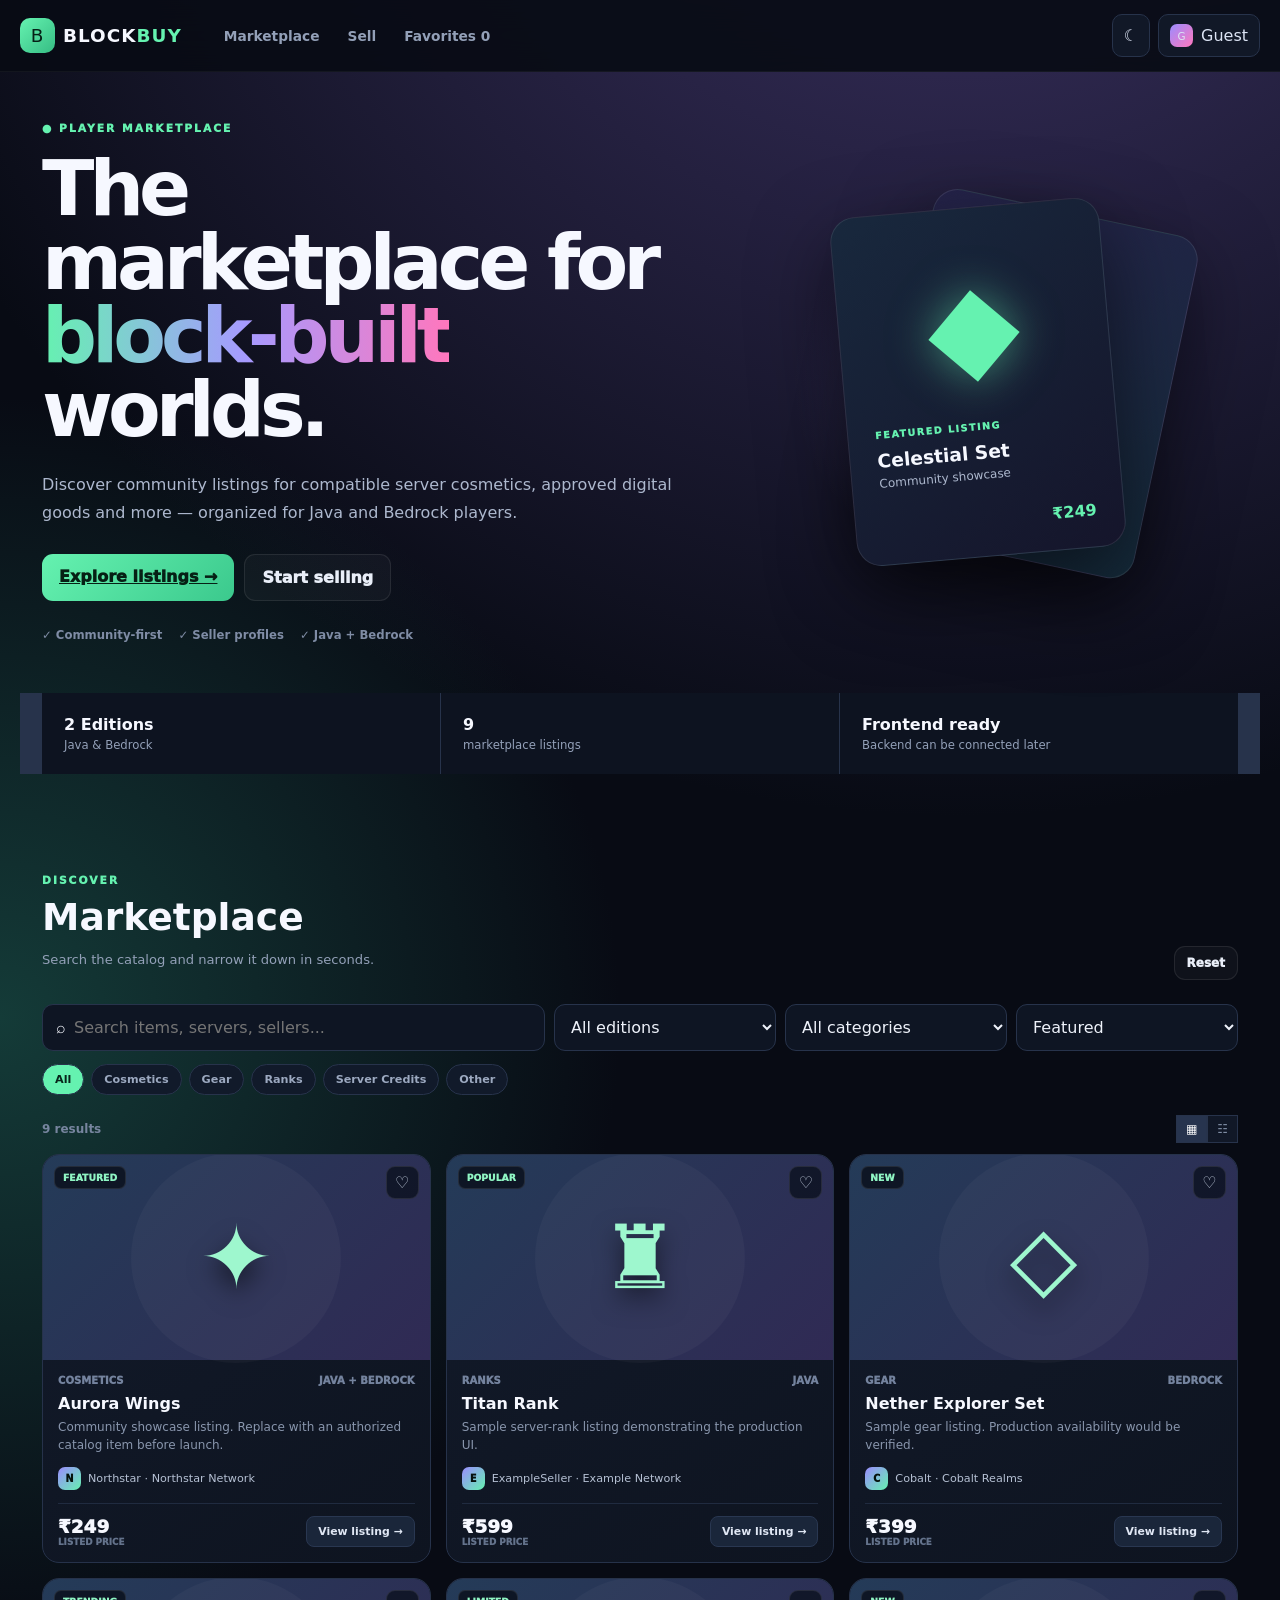
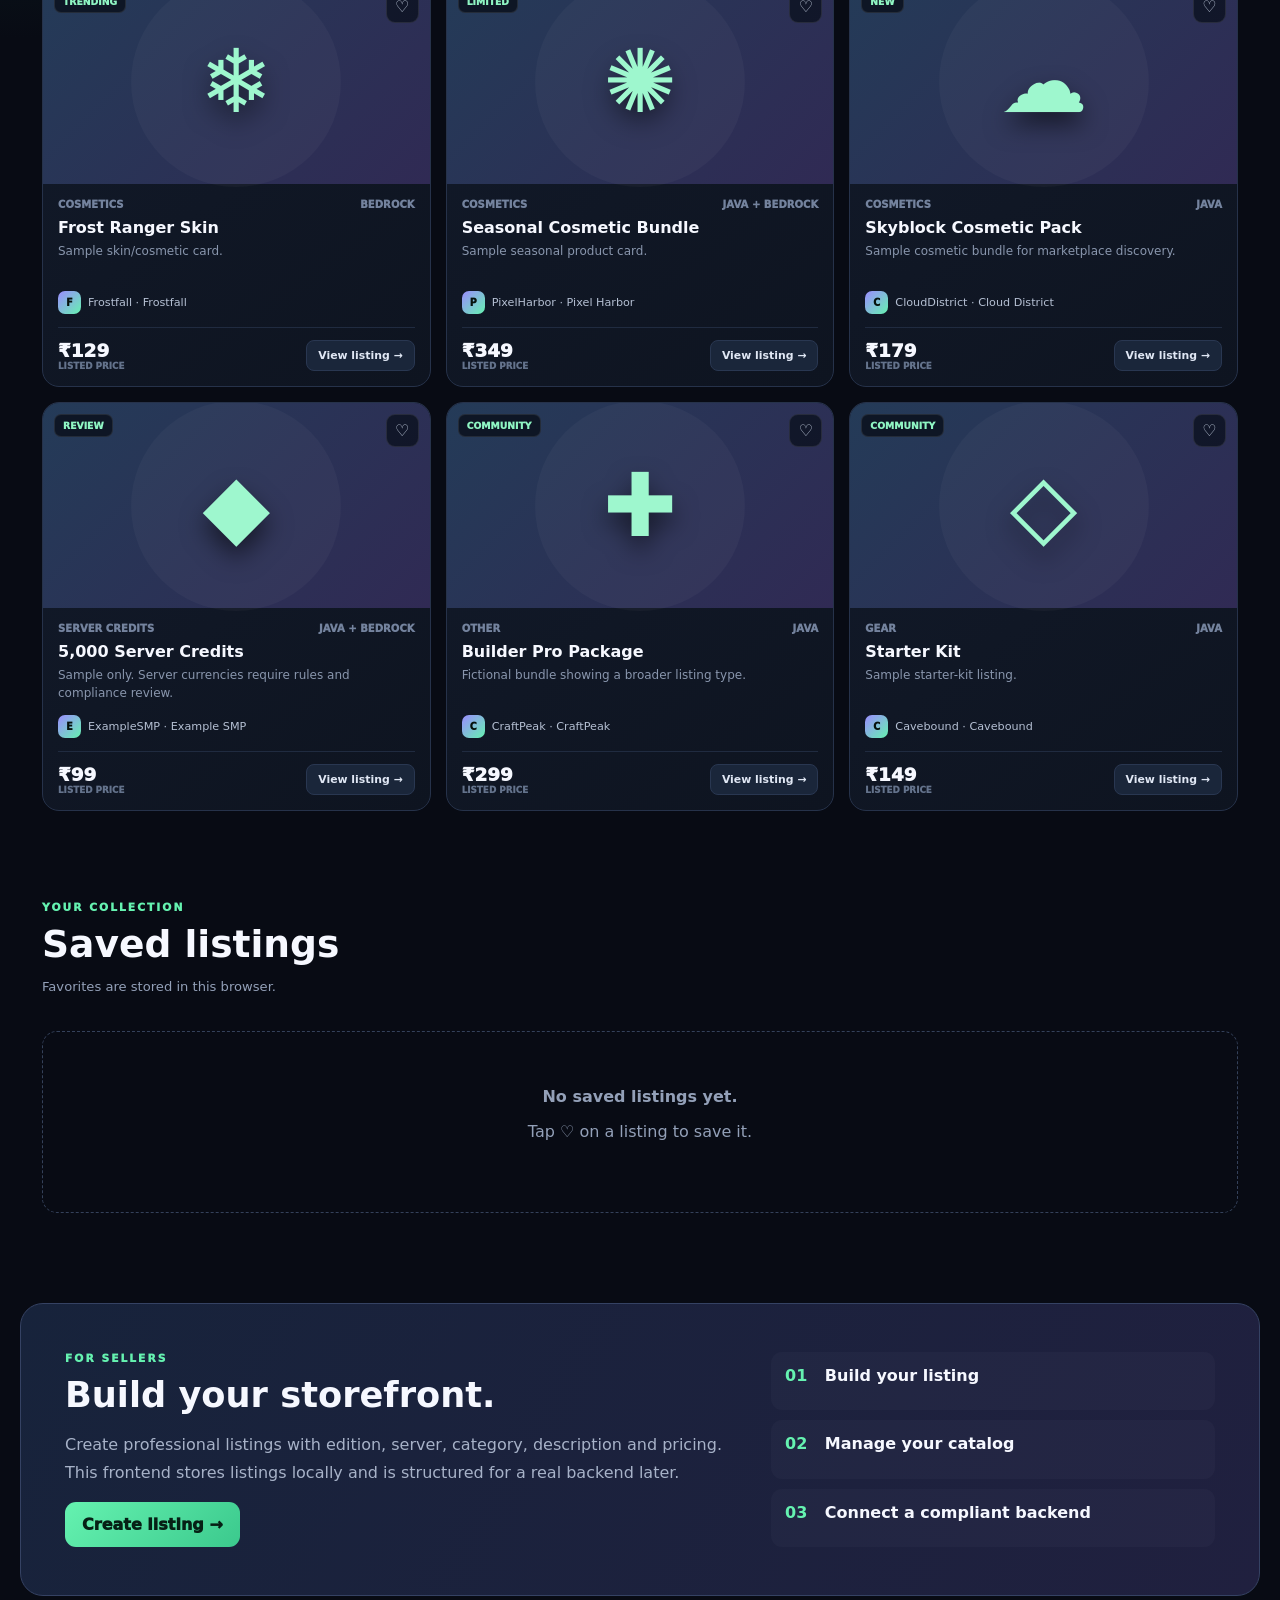
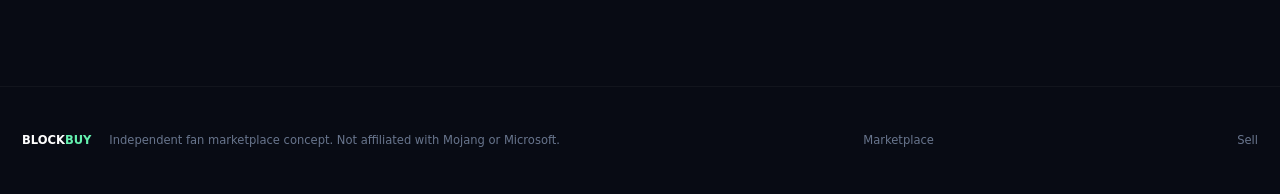
==== index.html @ bd279f95 "Add files via upload" ====
<!doctype html>
<html lang="en"><head><meta charset="utf-8"><meta name="viewport" content="width=device-width,initial-scale=1">
<meta name="description" content="BlockBuy — a polished community marketplace frontend for Minecraft server listings.">
<title>BlockBuy — Marketplace</title><link rel="stylesheet" href="styles.css"></head>
<body>
<div id="toast" class="toast"></div>
<header class="header">
<a class="brand" href="#home"><span class="brand-mark">B</span><b>BLOCK<span>BUY</span></b></a>
<nav><a href="#market">Marketplace</a><a href="#sell">Sell</a><a href="#favorites">Favorites <b id="favCount">0</b></a></nav>
<div class="head-actions"><button class="icon" id="themeBtn">☾</button><button class="profile" id="profileBtn"><i>G</i><span id="profileName">Guest</span></button></div>
</header>
<main>
<section id="home" class="hero"><div>
<div class="eyebrow">● PLAYER MARKETPLACE</div>
<h1>The marketplace for <em>block-built</em> worlds.</h1>
<p>Discover community listings for compatible server cosmetics, approved digital goods and more — organized for Java and Bedrock players.</p>
<div class="actions"><a class="btn primary" href="#market">Explore listings →</a><button class="btn ghost" id="heroSell">Start selling</button></div>
<div class="trust">✓ Community-first　 ✓ Seller profiles　 ✓ Java + Bedrock</div>
</div>
<div class="hero-art"><div class="glow"></div><div class="hero-card back">✦<strong>RARE DROP</strong></div>
<div class="hero-card front"><div class="diamond">◆</div><small>FEATURED LISTING</small><h3>Celestial Set</h3><p>Community showcase</p><b>₹249</b></div></div></section>

<section class="stats"><div><b>2 Editions</b><span>Java & Bedrock</span></div><div><b id="listingStat">0</b><span>marketplace listings</span></div><div><b>Frontend ready</b><span>Backend can be connected later</span></div></section>

<section id="market" class="section"><div class="title"><div><div class="eyebrow">DISCOVER</div><h2>Marketplace</h2><p>Search the catalog and narrow it down in seconds.</p></div><button class="btn small ghost" id="clear">Reset</button></div>
<div class="toolbar"><label class="search">⌕ <input id="search" placeholder="Search items, servers, sellers..."></label>
<select id="edition"><option value="">All editions</option><option>Java</option><option>Bedrock</option><option>Java + Bedrock</option></select>
<select id="type"><option value="">All categories</option><option>Cosmetics</option><option>Gear</option><option>Ranks</option><option>Server Credits</option><option>Other</option></select>
<select id="sort"><option value="featured">Featured</option><option value="low">Price: low → high</option><option value="high">Price: high → low</option><option value="new">Newest</option></select></div>
<div class="chips" id="chips"></div><div class="results"><span id="resultText"></span><span><button id="grid" class="active">▦</button><button id="list">☷</button></span></div>
<div id="catalog" class="catalog"></div></section>

<section id="favorites" class="section"><div class="title"><div><div class="eyebrow">YOUR COLLECTION</div><h2>Saved listings</h2><p>Favorites are stored in this browser.</p></div></div><div id="favoritesGrid" class="catalog"></div></section>

<section id="sell" class="seller-section"><div><div class="eyebrow">FOR SELLERS</div><h2>Build your storefront.</h2><p>Create professional listings with edition, server, category, description and pricing. This frontend stores listings locally and is structured for a real backend later.</p><button class="btn primary" id="openSell">Create listing →</button></div><div class="steps"><div><b>01</b> Build your listing</div><div><b>02</b> Manage your catalog</div><div><b>03</b> Connect a compliant backend</div></div></section>
</main>
<footer><b>BLOCK<span>BUY</span></b><p>Independent fan marketplace concept. Not affiliated with Mojang or Microsoft.</p><a href="#market">Marketplace</a><a href="#sell">Sell</a></footer>

<div class="modal" id="detailModal"><div class="panel"><button class="close" data-close>×</button><div id="detail"></div></div></div>
<div class="modal" id="profileModal"><div class="panel small"><button class="close" data-close>×</button><div class="eyebrow">PROFILE</div><h2>Welcome to BlockBuy</h2><p class="muted">This version stores only a display name locally. No passwords or payment details are collected.</p><input id="name" class="input" maxlength="24" placeholder="Display name"><button class="btn primary full" id="saveName">Save profile</button></div></div>
<div class="modal" id="sellModal"><div class="panel"><button class="close" data-close>×</button><div class="eyebrow">SELLER STUDIO</div><h2>Create a listing</h2><p class="muted">Saved locally for now. Real publishing requires secure backend infrastructure and seller verification.</p>
<form id="sellForm" class="form"><div class="form-grid">
<label>Title<input id="ft" class="input" maxlength="70" required></label><label>Price (₹)<input id="fp" class="input" type="number" min="1" required></label>
<label>Category<select id="fc" class="input"><option>Cosmetics</option><option>Gear</option><option>Ranks</option><option>Server Credits</option><option>Other</option></select></label>
<label>Edition<select id="fe" class="input"><option>Java</option><option>Bedrock</option><option>Java + Bedrock</option></select></label>
<label>Server / network<input id="fs" class="input" maxlength="50" required></label><label>Seller name<input id="fu" class="input" maxlength="30" required></label>
<label class="wide">Description<textarea id="fd" class="input" rows="4" maxlength="300" required></textarea></label></div>
<div class="warning">Before real-money sales, confirm that the server/operator has authorized the listing and that the item, currency, cosmetics and sales model comply with current Minecraft rules and the server's own rules.</div>
<button class="btn primary full">Save listing</button></form></div></div>
<script src="app.js"></script></body></html>
---- styles.css ----
:root{--bg:#080b14;--panel:#111827;--line:#27334b;--text:#f6f8ff;--muted:#93a0b8;--green:#65f2b0;--purple:#9b8cff;--pink:#ff77bd}*{box-sizing:border-box}html{scroll-behavior:smooth}body{margin:0;background:radial-gradient(circle at 75% -10%,#40356a 0,transparent 30%),radial-gradient(circle at 0 30%,#143b38 0,transparent 23%),var(--bg);color:var(--text);font-family:Inter,system-ui,sans-serif}button,input,select,textarea{font:inherit}button{cursor:pointer}a{color:inherit}.header{height:72px;position:sticky;top:0;z-index:30;display:flex;align-items:center;gap:30px;padding:0 max(15px,calc((100vw - 1240px)/2));background:#080b14e8;backdrop-filter:blur(18px);border-bottom:1px solid #ffffff0b}.brand{text-decoration:none;font-size:1.15rem;letter-spacing:1px}.brand span,.footer span{color:var(--green)}.brand-mark{display:inline-grid!important;place-items:center;width:35px;height:35px;margin-right:8px;border-radius:10px;background:linear-gradient(135deg,var(--green),#36bd84);color:#062016!important}.header nav{display:flex;gap:4px}.header nav a{padding:9px 12px;text-decoration:none;color:var(--muted);font-size:.86rem;font-weight:800}.head-actions{margin-left:auto;display:flex;gap:8px}.icon,.profile{background:#111827;color:#dce4f4;border:1px solid var(--line);border-radius:10px;padding:9px 11px}.profile{display:flex;gap:8px;align-items:center}.profile i{font-style:normal;display:grid;place-items:center;width:23px;height:23px;border-radius:7px;background:linear-gradient(135deg,var(--purple),var(--pink));font-size:.65rem}.hero{max-width:1240px;margin:auto;min-height:620px;padding:50px 22px;display:grid;grid-template-columns:1.1fr .9fr;gap:40px;align-items:center}.eyebrow{color:var(--green);font-size:.67rem;font-weight:1000;letter-spacing:2px}.hero h1{font-size:clamp(3rem,6vw,6rem);line-height:.96;letter-spacing:-5px;margin:17px 0 24px}.hero h1 em{font-style:normal;background:linear-gradient(90deg,var(--green),#a69aff,var(--pink));color:transparent;background-clip:text;-webkit-background-clip:text}.hero p{color:#adb8ce;line-height:1.75;max-width:650px}.actions{display:flex;gap:10px;margin:27px 0}.btn{border:0;border-radius:11px;padding:13px 17px;font-weight:950}.primary{background:linear-gradient(135deg,var(--green),#3bc98d);color:#062015}.ghost{background:#ffffff08;color:#e9eef8;border:1px solid #ffffff16}.small{padding:9px 12px;font-size:.75rem}.full{width:100%}.trust{color:#7f8ca5;font-size:.73rem;font-weight:800}.hero-art{height:460px;position:relative;display:grid;place-items:center}.glow{position:absolute;width:390px;height:390px;border-radius:50%;background:radial-gradient(circle,#9b8cff30,transparent 67%)}.hero-card{position:absolute;width:270px;height:350px;border:1px solid #ffffff18;border-radius:25px;padding:27px;box-shadow:0 30px 80px #0008}.back{transform:rotate(12deg) translate(55px,-10px);background:linear-gradient(145deg,#25234a,#152b3b);color:#aa9dff}.back strong{display:block;margin-top:205px;letter-spacing:2px}.front{z-index:2;transform:rotate(-5deg);background:linear-gradient(145deg,#18283d,#15152b)}.diamond{height:180px;display:grid;place-items:center;font-size:120px;color:var(--green);text-shadow:0 0 45px #65f2b088}.front small{color:var(--green);font-weight:1000;font-size:.6rem;letter-spacing:1.5px}.front h3{margin:8px 0 2px}.front p{font-size:.75rem;margin:0}.front>b{position:absolute;right:27px;bottom:27px;color:var(--green)}.stats{max-width:1240px;margin:0 auto 100px;padding:0 22px;display:grid;grid-template-columns:repeat(3,1fr);gap:1px;background:var(--line)}.stats>div{background:#0d1320;padding:22px}.stats b{display:block}.stats span{display:block;color:var(--muted);font-size:.73rem;margin-top:4px}.section{max-width:1240px;margin:auto;padding:0 22px 90px}.title{display:flex;justify-content:space-between;align-items:end;margin-bottom:24px}.title h2{font-size:2.35rem;margin:8px 0 4px}.title p,.muted{color:var(--muted);font-size:.82rem}.toolbar{display:grid;grid-template-columns:1.7fr .75fr .75fr .75fr;gap:9px}.search{display:flex;align-items:center;gap:8px;background:#0e1523;border:1px solid var(--line);border-radius:11px;padding:0 13px}.search input{width:100%;padding:13px 0;background:none;border:0;outline:0;color:#fff}.toolbar select,.input{width:100%;background:#0e1523;color:#eef2fa;border:1px solid var(--line);border-radius:11px;padding:12px;outline:0}.chips{display:flex;gap:7px;flex-wrap:wrap;margin:13px 0}.chip{background:#111a2a;color:#9ca9c0;border:1px solid var(--line);padding:8px 12px;border-radius:999px;font-size:.7rem;font-weight:900}.chip.active{background:var(--green);color:#08251a}.results{display:flex;justify-content:space-between;align-items:center;color:#77859f;font-size:.75rem;font-weight:900;margin:20px 0 11px}.results button{background:#111827;color:#7f8da4;border:1px solid var(--line);padding:6px 9px}.results button.active{color:#fff;background:#27344e}.catalog{display:grid;grid-template-columns:repeat(3,1fr);gap:15px}.product{background:linear-gradient(145deg,#121a2a,#0e1420);border:1px solid #26324a;border-radius:17px;overflow:hidden;transition:.18s}.product:hover{transform:translateY(-4px);border-color:#4a5a78;box-shadow:0 20px 45px #0005}.product-image{height:205px;display:grid;place-items:center;position:relative;background:linear-gradient(135deg,#243b58,#302a54)}.product-image:before{content:"";width:210px;height:210px;border-radius:50%;position:absolute;background:#ffffff08}.product-icon{font-size:88px;position:relative;color:#9ef7ce;text-shadow:0 12px 25px #0008}.badge{position:absolute;left:11px;top:11px;background:#080d18c7;border:1px solid #ffffff18;color:#8ff5c3;padding:5px 8px;border-radius:7px;font-size:.58rem;font-weight:1000}.heart{position:absolute;right:11px;top:11px;background:#080d18b5;color:#c1ccdd;border:1px solid #ffffff18;border-radius:9px;width:33px;height:33px;z-index:2}.heart.active{color:var(--pink)}.product-body{padding:15px}.meta{display:flex;justify-content:space-between;color:#74839e;font-size:.63rem;font-weight:1000;text-transform:uppercase}.product h3{font-size:1rem;margin:8px 0 5px}.desc{color:#8996ad;font-size:.75rem;line-height:1.5;min-height:36px}.seller{margin:13px 0;display:flex;align-items:center;gap:7px;color:#b5c0d3;font-size:.7rem}.avatar{width:23px;height:23px;border-radius:7px;background:linear-gradient(135deg,var(--purple),var(--green));display:grid;place-items:center;color:#06120d;font-size:.6rem;font-weight:1000}.foot{border-top:1px solid #202b40;padding-top:12px;display:flex;justify-content:space-between;align-items:end}.price{font-weight:1000;font-size:1.15rem}.price small{display:block;color:#64738c;font-size:.55rem}.view{background:#1a263a;color:#e0e7f4;border:1px solid #293751;padding:8px 11px;border-radius:8px;font-size:.68rem;font-weight:900}.empty{grid-column:1/-1;text-align:center;padding:55px;border:1px dashed #34415a;border-radius:15px;color:var(--muted)}.seller-section{max-width:1240px;margin:0 auto 90px;padding:48px 44px;border:1px solid #354263;border-radius:23px;background:linear-gradient(120deg,#17233b,#20203f);display:grid;grid-template-columns:1.5fr 1fr;gap:40px}.seller-section h2{font-size:2.2rem;margin:9px 0}.seller-section p{color:#a7b2c8;line-height:1.7}.steps{display:grid;gap:10px}.steps div{padding:14px;background:#ffffff06;border-radius:11px;font-weight:900}.steps b{color:var(--green);margin-right:12px}footer{border-top:1px solid #ffffff0a;padding:35px max(22px,calc((100vw - 1240px)/2));display:flex;gap:18px;align-items:center;color:#68758d;font-size:.72rem}footer b{color:#fff}footer span{color:var(--green)}footer a{text-decoration:none;margin-left:auto}.modal{display:none;position:fixed;inset:0;z-index:100;background:#03060dd9;align-items:center;justify-content:center;padding:18px}.modal.open{display:flex}.panel{width:min(680px,100%);max-height:90vh;overflow:auto;position:relative;background:#111827;border:1px solid #34415d;border-radius:20px;padding:25px;box-shadow:0 35px 100px #000b}.panel.small{width:min(430px,100%)}.close{position:absolute;right:15px;top:15px;width:34px;height:34px;border:0;border-radius:9px;background:#202c42;color:#dce5f4;font-size:1.2rem}.form{margin-top:20px}.form-grid{display:grid;grid-template-columns:1fr 1fr;gap:13px}.form label{color:#acb9cf;font-size:.72rem;font-weight:900;display:grid;gap:6px}.wide{grid-column:1/-1}.warning{margin:15px 0;padding:12px;background:#2a2335;border:1px solid #4b3a5e;border-radius:10px;color:#d0c3df;font-size:.7rem;line-height:1.55}.detail{display:grid;grid-template-columns:.9fr 1.1fr;gap:24px}.detail-art{min-height:320px;display:grid;place-items:center;border-radius:15px;background:linear-gradient(135deg,#263d5c,#3d2b59);font-size:120px;color:var(--green)}.detail h2{font-size:2rem}.detail-price{font-size:1.8rem;color:var(--green);font-weight:1000;margin:18px 0}.toast{position:fixed;z-index:200;bottom:25px;left:50%;transform:translate(-50%,25px);opacity:0;background:#d9ffed;color:#08251a;padding:12px 17px;border-radius:11px;font-size:.76rem;font-weight:900;transition:.2s}.toast.show{opacity:1;transform:translate(-50%,0)}body.light{--bg:#f4f6fb;--text:#121827;--muted:#5c6980;background:linear-gradient(130deg,#edf9f4,#f5f1ff) fixed}.light .header{background:#f4f6fbee;border-color:#dbe2ed}.light .product,.light .stats>div,.light .search,.light .toolbar select,.light .input{background:#fff;border-color:#dce3ee}.light .modal .panel{background:#fff;border-color:#dce3ee}.light .ghost,.light .icon,.light .profile{color:#25304a;background:#fff;border-color:#dce3ee}
@media(max-width:900px){.hero{grid-template-columns:1fr}.hero-art{height:390px}.toolbar{grid-template-columns:1fr 1fr}.search{grid-column:1/-1}.catalog{grid-template-columns:repeat(2,1fr)}.stats{grid-template-columns:1fr}.seller-section{grid-template-columns:1fr}.header nav{display:none}}@media(max-width:560px){.hero h1{font-size:3.1rem;letter-spacing:-3px}.hero-art{transform:scale(.82);margin:-25px 0}.toolbar,.catalog,.form-grid,.detail{grid-template-columns:1fr}.search{grid-column:auto}.wide{grid-column:auto}.seller-section{padding:28px 22px}.title{align-items:start;gap:12px}.header{padding:0 14px}}
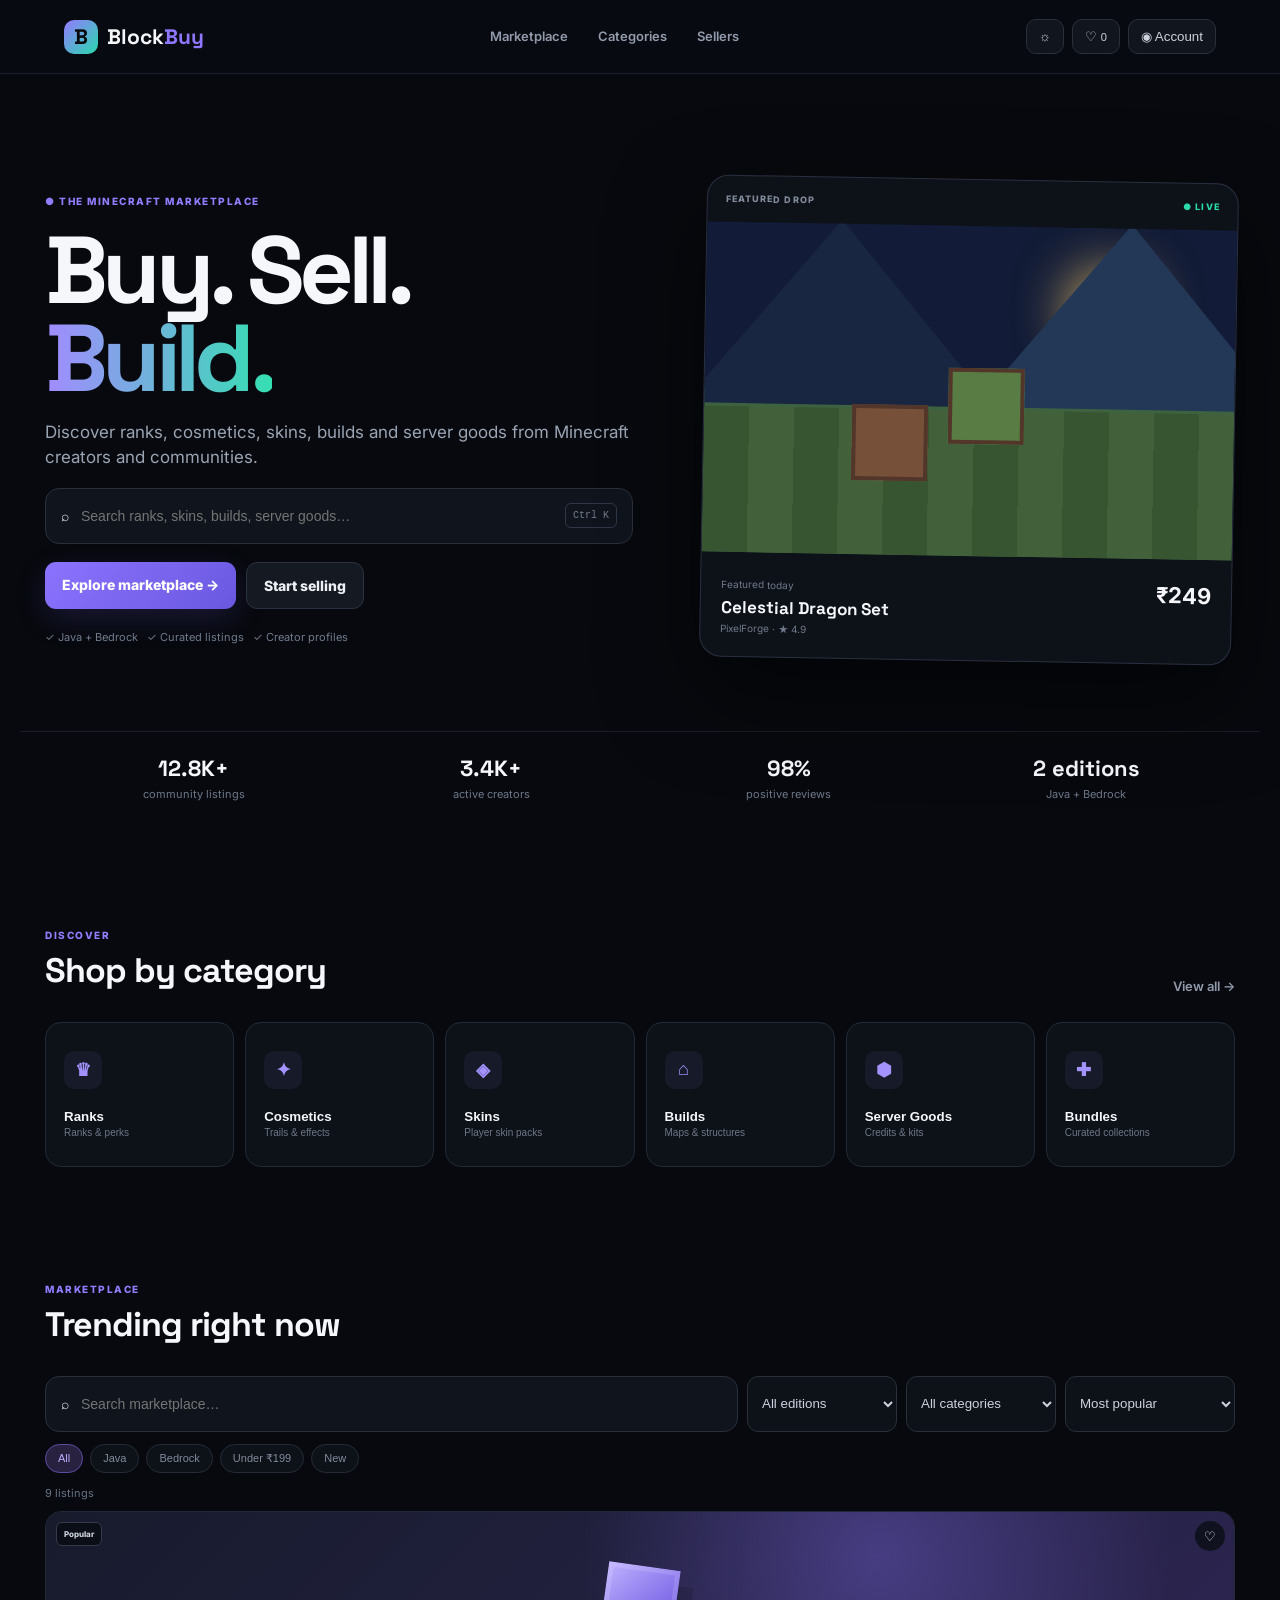
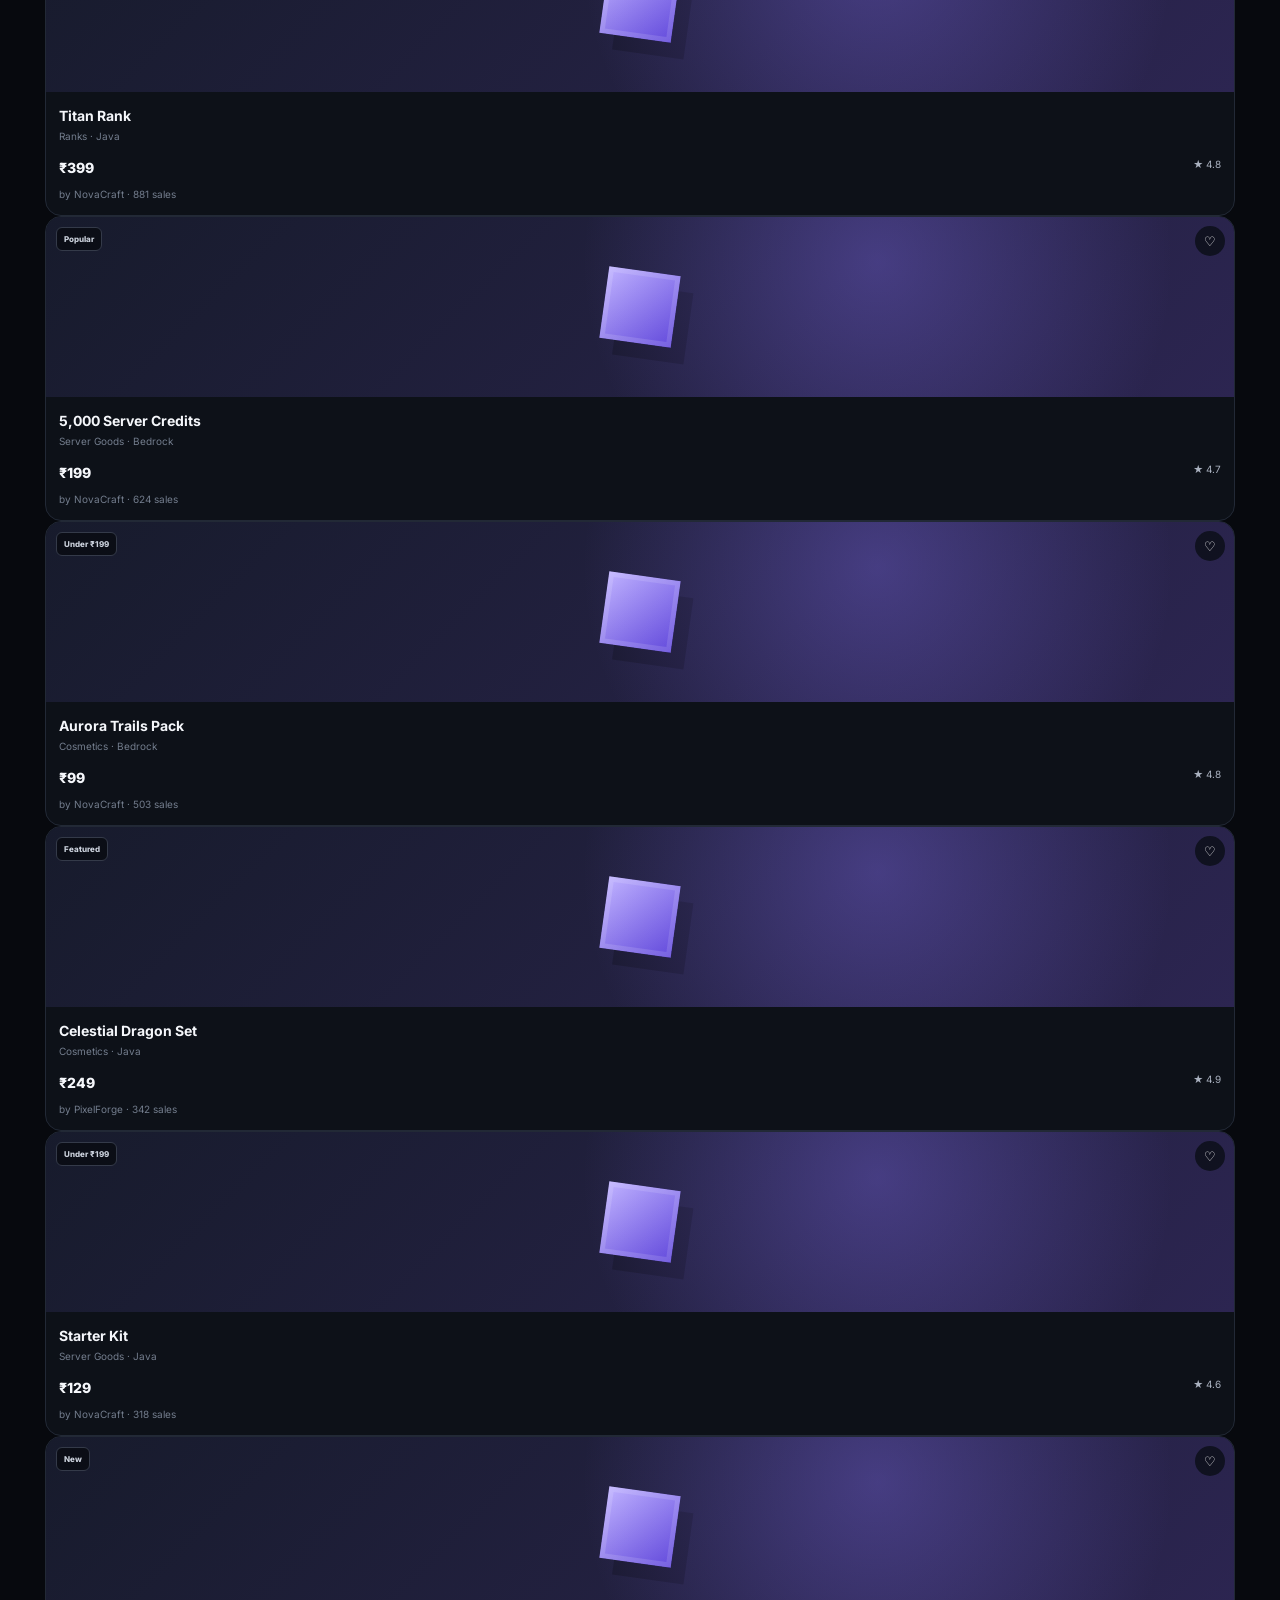
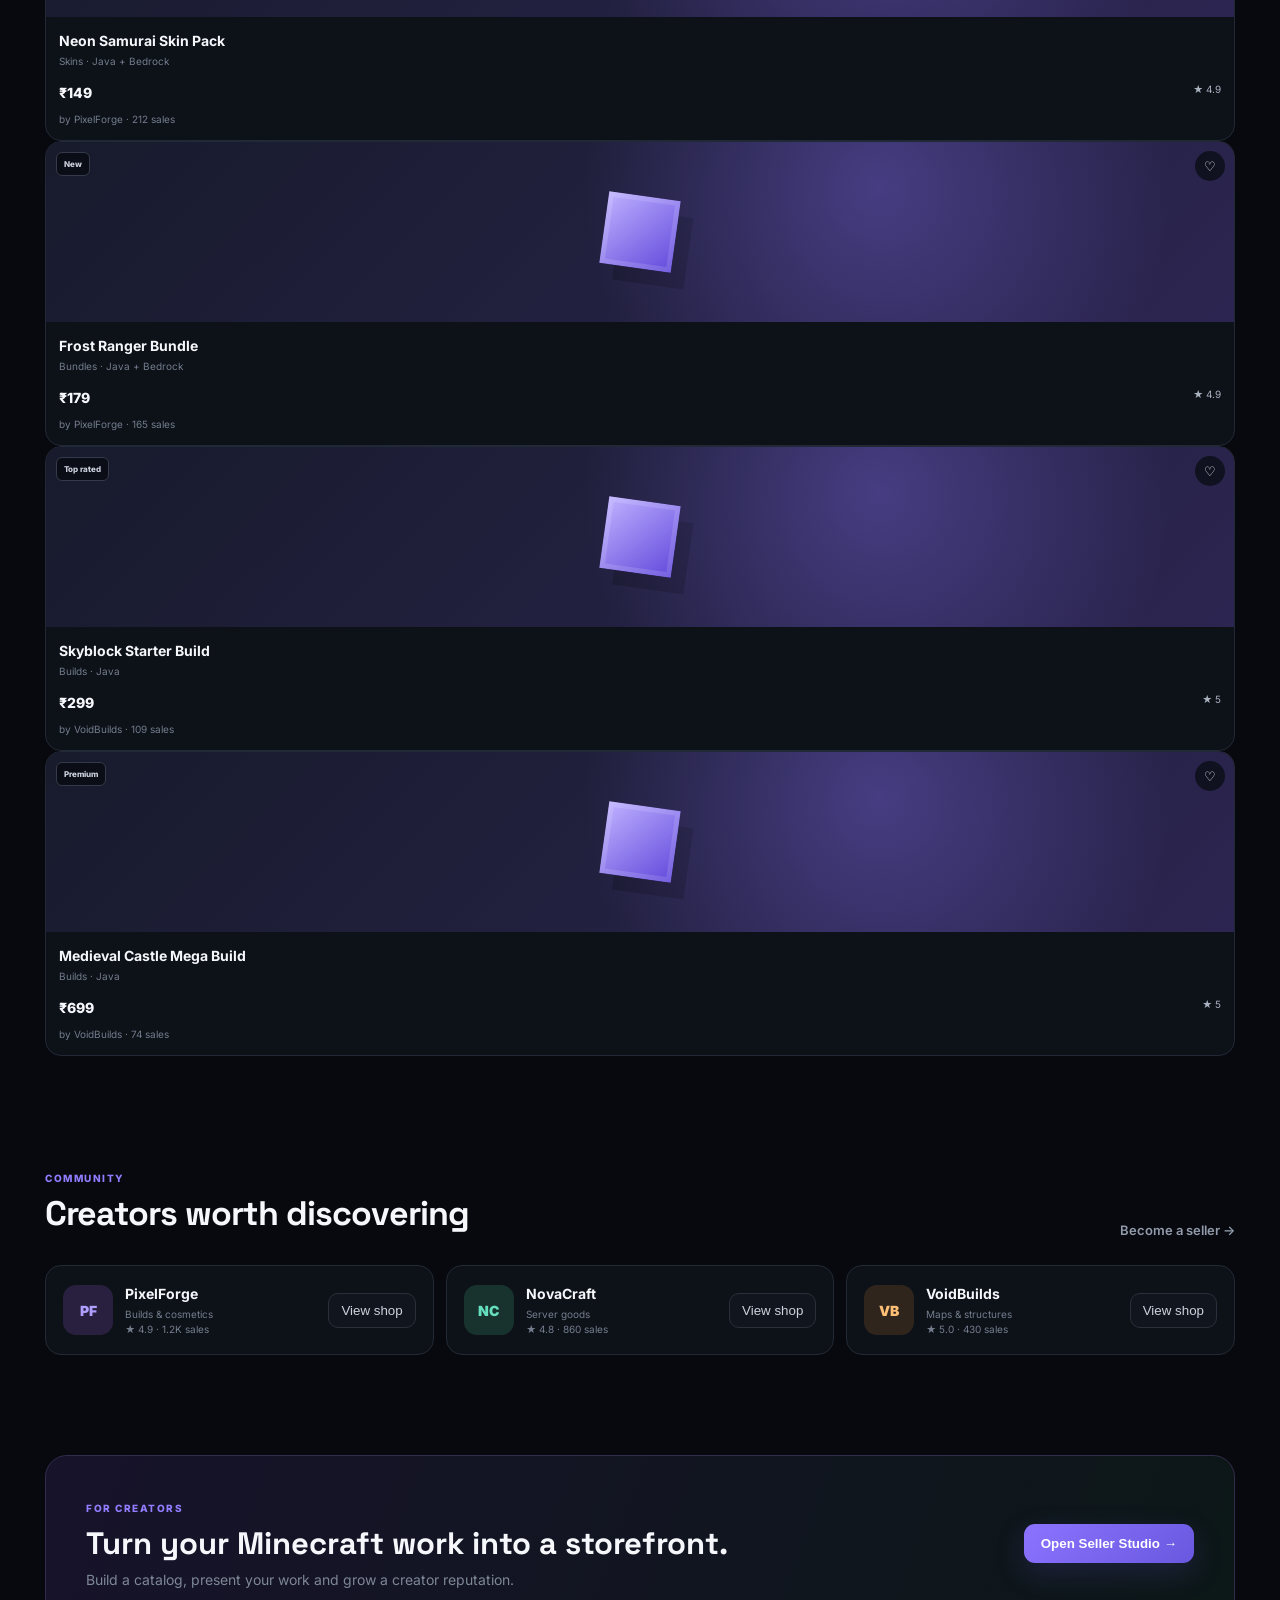
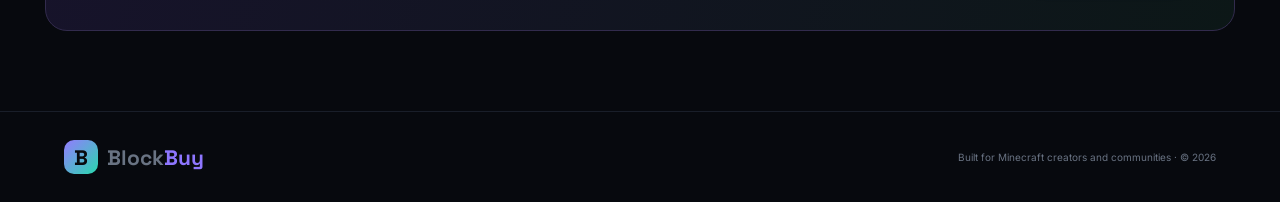
==== commit 836bec0f: "Add files via upload" ====
--- a/index.html
+++ b/index.html
@@ -1,50 +1,79 @@
 <!doctype html>
-<html lang="en"><head><meta charset="utf-8"><meta name="viewport" content="width=device-width,initial-scale=1">
-<meta name="description" content="BlockBuy — a polished community marketplace frontend for Minecraft server listings.">
-<title>BlockBuy — Marketplace</title><link rel="stylesheet" href="styles.css"></head>
+<html lang="en">
+<head>
+<meta charset="UTF-8"><meta name="viewport" content="width=device-width,initial-scale=1">
+<meta name="theme-color" content="#080a10">
+<title>BlockBuy — Minecraft Marketplace</title>
+<link rel="preconnect" href="https://fonts.googleapis.com">
+<link rel="preconnect" href="https://fonts.gstatic.com" crossorigin>
+<link href="https://fonts.googleapis.com/css2?family=Inter:wght@400;500;600;700;800&family=Space+Grotesk:wght@500;600;700&display=swap" rel="stylesheet">
+<link rel="stylesheet" href="styles.css">
+</head>
 <body>
-<div id="toast" class="toast"></div>
-<header class="header">
-<a class="brand" href="#home"><span class="brand-mark">B</span><b>BLOCK<span>BUY</span></b></a>
-<nav><a href="#market">Marketplace</a><a href="#sell">Sell</a><a href="#favorites">Favorites <b id="favCount">0</b></a></nav>
-<div class="head-actions"><button class="icon" id="themeBtn">☾</button><button class="profile" id="profileBtn"><i>G</i><span id="profileName">Guest</span></button></div>
+<header class="topbar">
+<a class="brand" href="#"><i>B</i><b>Block<span>Buy</span></b></a>
+<nav><a href="#market">Marketplace</a><a href="#categories">Categories</a><a href="#sellers">Sellers</a></nav>
+<div class="actions"><button id="theme">☼</button><button id="fav">♡ <small>0</small></button><button id="account">◉ Account</button></div>
 </header>
+
 <main>
-<section id="home" class="hero"><div>
-<div class="eyebrow">● PLAYER MARKETPLACE</div>
-<h1>The marketplace for <em>block-built</em> worlds.</h1>
-<p>Discover community listings for compatible server cosmetics, approved digital goods and more — organized for Java and Bedrock players.</p>
-<div class="actions"><a class="btn primary" href="#market">Explore listings →</a><button class="btn ghost" id="heroSell">Start selling</button></div>
-<div class="trust">✓ Community-first　 ✓ Seller profiles　 ✓ Java + Bedrock</div>
+<section class="hero">
+<div>
+<div class="eyebrow">● THE MINECRAFT MARKETPLACE</div>
+<h1>Buy. Sell.<br><em>Build.</em></h1>
+<p>Discover ranks, cosmetics, skins, builds and server goods from Minecraft creators and communities.</p>
+<div class="hero-search"><span>⌕</span><input id="heroSearch" placeholder="Search ranks, skins, builds, server goods…"><kbd>Ctrl K</kbd></div>
+<div class="hero-buttons"><a class="primary" href="#market">Explore marketplace →</a><a class="secondary" href="#sell">Start selling</a></div>
+<div class="trust">✓ Java + Bedrock &nbsp; ✓ Curated listings &nbsp; ✓ Creator profiles</div>
 </div>
-<div class="hero-art"><div class="glow"></div><div class="hero-card back">✦<strong>RARE DROP</strong></div>
-<div class="hero-card front"><div class="diamond">◆</div><small>FEATURED LISTING</small><h3>Celestial Set</h3><p>Community showcase</p><b>₹249</b></div></div></section>
+<div class="feature-card">
+<div class="feature-label">FEATURED DROP <span>● LIVE</span></div>
+<div class="art"><div class="sun"></div><div class="mountain one"></div><div class="mountain two"></div><div class="ground"></div><div class="cube c1"></div><div class="cube c2"></div></div>
+<div class="feature-info"><div><small>Featured today</small><h3>Celestial Dragon Set</h3><p>PixelForge · ★ 4.9</p></div><strong>₹249</strong></div>
+</div>
+</section>
 
-<section class="stats"><div><b>2 Editions</b><span>Java & Bedrock</span></div><div><b id="listingStat">0</b><span>marketplace listings</span></div><div><b>Frontend ready</b><span>Backend can be connected later</span></div></section>
+<section class="stats"><div><b>12.8K+</b><span>community listings</span></div><div><b>3.4K+</b><span>active creators</span></div><div><b>98%</b><span>positive reviews</span></div><div><b>2 editions</b><span>Java + Bedrock</span></div></section>
 
-<section id="market" class="section"><div class="title"><div><div class="eyebrow">DISCOVER</div><h2>Marketplace</h2><p>Search the catalog and narrow it down in seconds.</p></div><button class="btn small ghost" id="clear">Reset</button></div>
-<div class="toolbar"><label class="search">⌕ <input id="search" placeholder="Search items, servers, sellers..."></label>
-<select id="edition"><option value="">All editions</option><option>Java</option><option>Bedrock</option><option>Java + Bedrock</option></select>
-<select id="type"><option value="">All categories</option><option>Cosmetics</option><option>Gear</option><option>Ranks</option><option>Server Credits</option><option>Other</option></select>
-<select id="sort"><option value="featured">Featured</option><option value="low">Price: low → high</option><option value="high">Price: high → low</option><option value="new">Newest</option></select></div>
-<div class="chips" id="chips"></div><div class="results"><span id="resultText"></span><span><button id="grid" class="active">▦</button><button id="list">☷</button></span></div>
-<div id="catalog" class="catalog"></div></section>
+<section id="categories" class="section">
+<div class="heading"><div><label>DISCOVER</label><h2>Shop by category</h2></div><a href="#market">View all →</a></div>
+<div class="categories">
+<button data-cat="Ranks"><strong>♛</strong><b>Ranks</b><small>Ranks & perks</small></button>
+<button data-cat="Cosmetics"><strong>✦</strong><b>Cosmetics</b><small>Trails & effects</small></button>
+<button data-cat="Skins"><strong>◈</strong><b>Skins</b><small>Player skin packs</small></button>
+<button data-cat="Builds"><strong>⌂</strong><b>Builds</b><small>Maps & structures</small></button>
+<button data-cat="Server Goods"><strong>⬢</strong><b>Server Goods</b><small>Credits & kits</small></button>
+<button data-cat="Bundles"><strong>✚</strong><b>Bundles</b><small>Curated collections</small></button>
+</div>
+</section>
 
-<section id="favorites" class="section"><div class="title"><div><div class="eyebrow">YOUR COLLECTION</div><h2>Saved listings</h2><p>Favorites are stored in this browser.</p></div></div><div id="favoritesGrid" class="catalog"></div></section>
+<section id="market" class="section">
+<div class="heading"><div><label>MARKETPLACE</label><h2>Trending right now</h2></div></div>
+<div class="toolbar"><div class="search"><span>⌕</span><input id="search" placeholder="Search marketplace…"></div>
+<select id="edition"><option value="all">All editions</option><option>Java</option><option>Bedrock</option></select>
+<select id="category"><option value="all">All categories</option><option>Ranks</option><option>Cosmetics</option><option>Skins</option><option>Builds</option><option>Server Goods</option><option>Bundles</option></select>
+<select id="sort"><option value="popular">Most popular</option><option value="newest">Newest</option><option value="low">Price: low to high</option><option value="high">Price: high to low</option></select></div>
+<div class="chips"><button class="active" data-chip="all">All</button><button data-chip="Java">Java</button><button data-chip="Bedrock">Bedrock</button><button data-chip="low">Under ₹199</button><button data-chip="new">New</button></div>
+<div id="meta"></div><div id="catalog"></div>
+</section>
 
-<section id="sell" class="seller-section"><div><div class="eyebrow">FOR SELLERS</div><h2>Build your storefront.</h2><p>Create professional listings with edition, server, category, description and pricing. This frontend stores listings locally and is structured for a real backend later.</p><button class="btn primary" id="openSell">Create listing →</button></div><div class="steps"><div><b>01</b> Build your listing</div><div><b>02</b> Manage your catalog</div><div><b>03</b> Connect a compliant backend</div></div></section>
+<section id="sellers" class="section">
+<div class="heading"><div><label>COMMUNITY</label><h2>Creators worth discovering</h2></div><a href="#sell">Become a seller →</a></div>
+<div class="sellers">
+<article><i>PF</i><div><b>PixelForge</b><small>Builds & cosmetics<br>★ 4.9 · 1.2K sales</small></div><button>View shop</button></article>
+<article><i class="green">NC</i><div><b>NovaCraft</b><small>Server goods<br>★ 4.8 · 860 sales</small></div><button>View shop</button></article>
+<article><i class="orange">VB</i><div><b>VoidBuilds</b><small>Maps & structures<br>★ 5.0 · 430 sales</small></div><button>View shop</button></article>
+</div>
+</section>
+
+<section id="sell" class="cta"><div><label>FOR CREATORS</label><h2>Turn your Minecraft work into a storefront.</h2><p>Build a catalog, present your work and grow a creator reputation.</p></div><button class="primary" id="sellBtn">Open Seller Studio →</button></section>
 </main>
-<footer><b>BLOCK<span>BUY</span></b><p>Independent fan marketplace concept. Not affiliated with Mojang or Microsoft.</p><a href="#market">Marketplace</a><a href="#sell">Sell</a></footer>
 
-<div class="modal" id="detailModal"><div class="panel"><button class="close" data-close>×</button><div id="detail"></div></div></div>
-<div class="modal" id="profileModal"><div class="panel small"><button class="close" data-close>×</button><div class="eyebrow">PROFILE</div><h2>Welcome to BlockBuy</h2><p class="muted">This version stores only a display name locally. No passwords or payment details are collected.</p><input id="name" class="input" maxlength="24" placeholder="Display name"><button class="btn primary full" id="saveName">Save profile</button></div></div>
-<div class="modal" id="sellModal"><div class="panel"><button class="close" data-close>×</button><div class="eyebrow">SELLER STUDIO</div><h2>Create a listing</h2><p class="muted">Saved locally for now. Real publishing requires secure backend infrastructure and seller verification.</p>
-<form id="sellForm" class="form"><div class="form-grid">
-<label>Title<input id="ft" class="input" maxlength="70" required></label><label>Price (₹)<input id="fp" class="input" type="number" min="1" required></label>
-<label>Category<select id="fc" class="input"><option>Cosmetics</option><option>Gear</option><option>Ranks</option><option>Server Credits</option><option>Other</option></select></label>
-<label>Edition<select id="fe" class="input"><option>Java</option><option>Bedrock</option><option>Java + Bedrock</option></select></label>
-<label>Server / network<input id="fs" class="input" maxlength="50" required></label><label>Seller name<input id="fu" class="input" maxlength="30" required></label>
-<label class="wide">Description<textarea id="fd" class="input" rows="4" maxlength="300" required></textarea></label></div>
-<div class="warning">Before real-money sales, confirm that the server/operator has authorized the listing and that the item, currency, cosmetics and sales model comply with current Minecraft rules and the server's own rules.</div>
-<button class="btn primary full">Save listing</button></form></div></div>
-<script src="app.js"></script></body></html>+<footer><a class="brand" href="#"><i>B</i><b>Block<span>Buy</span></b></a><span>Built for Minecraft creators and communities · © 2026</span></footer>
+
+<div class="modal" id="productModal"><div class="dialog"><button class="close">×</button><div id="detail"></div></div></div>
+<div class="modal" id="studioModal"><div class="dialog studio"><button class="close">×</button><label>SELLER STUDIO</label><h2>Create a listing</h2><p>Prototype mode — listings are stored locally.</p>
+<form id="form"><input name="title" required placeholder="Listing title"><div class="two"><input name="price" type="number" min="1" required placeholder="Price (₹)"><select name="category"><option>Cosmetics</option><option>Skins</option><option>Ranks</option><option>Builds</option><option>Server Goods</option><option>Bundles</option></select></div><select name="edition"><option>Java</option><option>Bedrock</option><option>Java + Bedrock</option></select><input name="seller" required placeholder="Seller / shop name"><textarea name="description" required placeholder="Describe what buyers receive…"></textarea><button class="primary">Publish listing</button></form></div></div>
+<div id="toast"></div>
+<script src="app.js"></script>
+</body></html>
--- a/styles.css
+++ b/styles.css
@@ -1,2 +1 @@
-:root{--bg:#080b14;--panel:#111827;--line:#27334b;--text:#f6f8ff;--muted:#93a0b8;--green:#65f2b0;--purple:#9b8cff;--pink:#ff77bd}*{box-sizing:border-box}html{scroll-behavior:smooth}body{margin:0;background:radial-gradient(circle at 75% -10%,#40356a 0,transparent 30%),radial-gradient(circle at 0 30%,#143b38 0,transparent 23%),var(--bg);color:var(--text);font-family:Inter,system-ui,sans-serif}button,input,select,textarea{font:inherit}button{cursor:pointer}a{color:inherit}.header{height:72px;position:sticky;top:0;z-index:30;display:flex;align-items:center;gap:30px;padding:0 max(15px,calc((100vw - 1240px)/2));background:#080b14e8;backdrop-filter:blur(18px);border-bottom:1px solid #ffffff0b}.brand{text-decoration:none;font-size:1.15rem;letter-spacing:1px}.brand span,.footer span{color:var(--green)}.brand-mark{display:inline-grid!important;place-items:center;width:35px;height:35px;margin-right:8px;border-radius:10px;background:linear-gradient(135deg,var(--green),#36bd84);color:#062016!important}.header nav{display:flex;gap:4px}.header nav a{padding:9px 12px;text-decoration:none;color:var(--muted);font-size:.86rem;font-weight:800}.head-actions{margin-left:auto;display:flex;gap:8px}.icon,.profile{background:#111827;color:#dce4f4;border:1px solid var(--line);border-radius:10px;padding:9px 11px}.profile{display:flex;gap:8px;align-items:center}.profile i{font-style:normal;display:grid;place-items:center;width:23px;height:23px;border-radius:7px;background:linear-gradient(135deg,var(--purple),var(--pink));font-size:.65rem}.hero{max-width:1240px;margin:auto;min-height:620px;padding:50px 22px;display:grid;grid-template-columns:1.1fr .9fr;gap:40px;align-items:center}.eyebrow{color:var(--green);font-size:.67rem;font-weight:1000;letter-spacing:2px}.hero h1{font-size:clamp(3rem,6vw,6rem);line-height:.96;letter-spacing:-5px;margin:17px 0 24px}.hero h1 em{font-style:normal;background:linear-gradient(90deg,var(--green),#a69aff,var(--pink));color:transparent;background-clip:text;-webkit-background-clip:text}.hero p{color:#adb8ce;line-height:1.75;max-width:650px}.actions{display:flex;gap:10px;margin:27px 0}.btn{border:0;border-radius:11px;padding:13px 17px;font-weight:950}.primary{background:linear-gradient(135deg,var(--green),#3bc98d);color:#062015}.ghost{background:#ffffff08;color:#e9eef8;border:1px solid #ffffff16}.small{padding:9px 12px;font-size:.75rem}.full{width:100%}.trust{color:#7f8ca5;font-size:.73rem;font-weight:800}.hero-art{height:460px;position:relative;display:grid;place-items:center}.glow{position:absolute;width:390px;height:390px;border-radius:50%;background:radial-gradient(circle,#9b8cff30,transparent 67%)}.hero-card{position:absolute;width:270px;height:350px;border:1px solid #ffffff18;border-radius:25px;padding:27px;box-shadow:0 30px 80px #0008}.back{transform:rotate(12deg) translate(55px,-10px);background:linear-gradient(145deg,#25234a,#152b3b);color:#aa9dff}.back strong{display:block;margin-top:205px;letter-spacing:2px}.front{z-index:2;transform:rotate(-5deg);background:linear-gradient(145deg,#18283d,#15152b)}.diamond{height:180px;display:grid;place-items:center;font-size:120px;color:var(--green);text-shadow:0 0 45px #65f2b088}.front small{color:var(--green);font-weight:1000;font-size:.6rem;letter-spacing:1.5px}.front h3{margin:8px 0 2px}.front p{font-size:.75rem;margin:0}.front>b{position:absolute;right:27px;bottom:27px;color:var(--green)}.stats{max-width:1240px;margin:0 auto 100px;padding:0 22px;display:grid;grid-template-columns:repeat(3,1fr);gap:1px;background:var(--line)}.stats>div{background:#0d1320;padding:22px}.stats b{display:block}.stats span{display:block;color:var(--muted);font-size:.73rem;margin-top:4px}.section{max-width:1240px;margin:auto;padding:0 22px 90px}.title{display:flex;justify-content:space-between;align-items:end;margin-bottom:24px}.title h2{font-size:2.35rem;margin:8px 0 4px}.title p,.muted{color:var(--muted);font-size:.82rem}.toolbar{display:grid;grid-template-columns:1.7fr .75fr .75fr .75fr;gap:9px}.search{display:flex;align-items:center;gap:8px;background:#0e1523;border:1px solid var(--line);border-radius:11px;padding:0 13px}.search input{width:100%;padding:13px 0;background:none;border:0;outline:0;color:#fff}.toolbar select,.input{width:100%;background:#0e1523;color:#eef2fa;border:1px solid var(--line);border-radius:11px;padding:12px;outline:0}.chips{display:flex;gap:7px;flex-wrap:wrap;margin:13px 0}.chip{background:#111a2a;color:#9ca9c0;border:1px solid var(--line);padding:8px 12px;border-radius:999px;font-size:.7rem;font-weight:900}.chip.active{background:var(--green);color:#08251a}.results{display:flex;justify-content:space-between;align-items:center;color:#77859f;font-size:.75rem;font-weight:900;margin:20px 0 11px}.results button{background:#111827;color:#7f8da4;border:1px solid var(--line);padding:6px 9px}.results button.active{color:#fff;background:#27344e}.catalog{display:grid;grid-template-columns:repeat(3,1fr);gap:15px}.product{background:linear-gradient(145deg,#121a2a,#0e1420);border:1px solid #26324a;border-radius:17px;overflow:hidden;transition:.18s}.product:hover{transform:translateY(-4px);border-color:#4a5a78;box-shadow:0 20px 45px #0005}.product-image{height:205px;display:grid;place-items:center;position:relative;background:linear-gradient(135deg,#243b58,#302a54)}.product-image:before{content:"";width:210px;height:210px;border-radius:50%;position:absolute;background:#ffffff08}.product-icon{font-size:88px;position:relative;color:#9ef7ce;text-shadow:0 12px 25px #0008}.badge{position:absolute;left:11px;top:11px;background:#080d18c7;border:1px solid #ffffff18;color:#8ff5c3;padding:5px 8px;border-radius:7px;font-size:.58rem;font-weight:1000}.heart{position:absolute;right:11px;top:11px;background:#080d18b5;color:#c1ccdd;border:1px solid #ffffff18;border-radius:9px;width:33px;height:33px;z-index:2}.heart.active{color:var(--pink)}.product-body{padding:15px}.meta{display:flex;justify-content:space-between;color:#74839e;font-size:.63rem;font-weight:1000;text-transform:uppercase}.product h3{font-size:1rem;margin:8px 0 5px}.desc{color:#8996ad;font-size:.75rem;line-height:1.5;min-height:36px}.seller{margin:13px 0;display:flex;align-items:center;gap:7px;color:#b5c0d3;font-size:.7rem}.avatar{width:23px;height:23px;border-radius:7px;background:linear-gradient(135deg,var(--purple),var(--green));display:grid;place-items:center;color:#06120d;font-size:.6rem;font-weight:1000}.foot{border-top:1px solid #202b40;padding-top:12px;display:flex;justify-content:space-between;align-items:end}.price{font-weight:1000;font-size:1.15rem}.price small{display:block;color:#64738c;font-size:.55rem}.view{background:#1a263a;color:#e0e7f4;border:1px solid #293751;padding:8px 11px;border-radius:8px;font-size:.68rem;font-weight:900}.empty{grid-column:1/-1;text-align:center;padding:55px;border:1px dashed #34415a;border-radius:15px;color:var(--muted)}.seller-section{max-width:1240px;margin:0 auto 90px;padding:48px 44px;border:1px solid #354263;border-radius:23px;background:linear-gradient(120deg,#17233b,#20203f);display:grid;grid-template-columns:1.5fr 1fr;gap:40px}.seller-section h2{font-size:2.2rem;margin:9px 0}.seller-section p{color:#a7b2c8;line-height:1.7}.steps{display:grid;gap:10px}.steps div{padding:14px;background:#ffffff06;border-radius:11px;font-weight:900}.steps b{color:var(--green);margin-right:12px}footer{border-top:1px solid #ffffff0a;padding:35px max(22px,calc((100vw - 1240px)/2));display:flex;gap:18px;align-items:center;color:#68758d;font-size:.72rem}footer b{color:#fff}footer span{color:var(--green)}footer a{text-decoration:none;margin-left:auto}.modal{display:none;position:fixed;inset:0;z-index:100;background:#03060dd9;align-items:center;justify-content:center;padding:18px}.modal.open{display:flex}.panel{width:min(680px,100%);max-height:90vh;overflow:auto;position:relative;background:#111827;border:1px solid #34415d;border-radius:20px;padding:25px;box-shadow:0 35px 100px #000b}.panel.small{width:min(430px,100%)}.close{position:absolute;right:15px;top:15px;width:34px;height:34px;border:0;border-radius:9px;background:#202c42;color:#dce5f4;font-size:1.2rem}.form{margin-top:20px}.form-grid{display:grid;grid-template-columns:1fr 1fr;gap:13px}.form label{color:#acb9cf;font-size:.72rem;font-weight:900;display:grid;gap:6px}.wide{grid-column:1/-1}.warning{margin:15px 0;padding:12px;background:#2a2335;border:1px solid #4b3a5e;border-radius:10px;color:#d0c3df;font-size:.7rem;line-height:1.55}.detail{display:grid;grid-template-columns:.9fr 1.1fr;gap:24px}.detail-art{min-height:320px;display:grid;place-items:center;border-radius:15px;background:linear-gradient(135deg,#263d5c,#3d2b59);font-size:120px;color:var(--green)}.detail h2{font-size:2rem}.detail-price{font-size:1.8rem;color:var(--green);font-weight:1000;margin:18px 0}.toast{position:fixed;z-index:200;bottom:25px;left:50%;transform:translate(-50%,25px);opacity:0;background:#d9ffed;color:#08251a;padding:12px 17px;border-radius:11px;font-size:.76rem;font-weight:900;transition:.2s}.toast.show{opacity:1;transform:translate(-50%,0)}body.light{--bg:#f4f6fb;--text:#121827;--muted:#5c6980;background:linear-gradient(130deg,#edf9f4,#f5f1ff) fixed}.light .header{background:#f4f6fbee;border-color:#dbe2ed}.light .product,.light .stats>div,.light .search,.light .toolbar select,.light .input{background:#fff;border-color:#dce3ee}.light .modal .panel{background:#fff;border-color:#dce3ee}.light .ghost,.light .icon,.light .profile{color:#25304a;background:#fff;border-color:#dce3ee}
-@media(max-width:900px){.hero{grid-template-columns:1fr}.hero-art{height:390px}.toolbar{grid-template-columns:1fr 1fr}.search{grid-column:1/-1}.catalog{grid-template-columns:repeat(2,1fr)}.stats{grid-template-columns:1fr}.seller-section{grid-template-columns:1fr}.header nav{display:none}}@media(max-width:560px){.hero h1{font-size:3.1rem;letter-spacing:-3px}.hero-art{transform:scale(.82);margin:-25px 0}.toolbar,.catalog,.form-grid,.detail{grid-template-columns:1fr}.search{grid-column:auto}.wide{grid-column:auto}.seller-section{padding:28px 22px}.title{align-items:start;gap:12px}.header{padding:0 14px}}
+*{box-sizing:border-box}html{scroll-behavior:smooth}body{margin:0;background:#07090e;color:#f5f7fb;font:14px Inter,system-ui,sans-serif;line-height:1.5}.topbar{height:74px;position:sticky;top:0;z-index:20;display:flex;align-items:center;justify-content:space-between;padding:0 5vw;border-bottom:1px solid #191e29;background:#090c12e8;backdrop-filter:blur(18px)}.brand{display:flex;align-items:center;gap:9px;color:inherit;text-decoration:none;font:21px "Space Grotesk"}.brand i{font-style:normal;display:grid;place-items:center;width:34px;height:34px;border-radius:10px;background:linear-gradient(135deg,#947bff,#28d9ae);color:#080a0e;font-weight:900}.brand span{color:#8e76ff}.topbar nav{display:flex;gap:30px}.topbar nav a,.heading a{color:#929bab;text-decoration:none;font-weight:600;font-size:13px}.actions{display:flex;gap:8px}.actions button,.sellers button{background:#11151d;border:1px solid #29303c;color:#ccd2dd;border-radius:10px;padding:9px 12px;cursor:pointer}.hero{max-width:1240px;margin:auto;padding:105px 25px 70px;display:grid;grid-template-columns:1.05fr .95fr;gap:70px;align-items:center}.eyebrow,label{color:#927cff;font-size:10px;font-weight:800;letter-spacing:.15em}.hero h1{font:700 clamp(60px,8vw,95px)/.92 "Space Grotesk";letter-spacing:-.06em;margin:18px 0}.hero h1 em{font-style:normal;background:linear-gradient(90deg,#a28bff,#35dfb2);background-clip:text;color:transparent}.hero p{color:#9ba4b3;max-width:610px;font-size:17px}.hero-search,.search{height:56px;display:flex;align-items:center;gap:10px;padding:0 15px;border:1px solid #29303b;border-radius:14px;background:#10141c}.hero-search input,.search input{flex:1;background:none;border:0;outline:0;color:inherit;font-size:14px}.hero-search kbd{color:#737d8d;border:1px solid #303746;padding:4px 7px;border-radius:6px;font-size:10px}.hero-buttons{display:flex;gap:10px;margin-top:18px}.primary,.secondary{display:inline-block;border:0;border-radius:11px;padding:12px 17px;text-decoration:none;font-weight:800;cursor:pointer}.primary{background:linear-gradient(135deg,#8c73ff,#6958df);color:#fff;box-shadow:0 10px 30px #715be62c}.secondary{background:#151a22;border:1px solid #2b323f;color:#eef0f5}.trust{color:#717b8c;font-size:11px;margin-top:20px}.feature-card{overflow:hidden;border:1px solid #2a3040;border-radius:22px;background:#0d1118;box-shadow:0 35px 90px #0008;transform:rotate(1deg)}.feature-label{padding:16px 18px;color:#808a9a;font-size:9px;font-weight:800;letter-spacing:.12em;display:flex;justify-content:space-between}.feature-label span{color:#2cdbac}.art{height:330px;position:relative;overflow:hidden;background:linear-gradient(#121b37 0 50%,#3d6240 50%)}.sun{position:absolute;width:75px;height:75px;border-radius:50%;background:#ffd46d;right:17%;top:14%;box-shadow:0 0 55px #ffd46d}.mountain{position:absolute;bottom:45%;width:0;height:0;border-left:155px solid transparent;border-right:155px solid transparent;border-bottom:185px solid #192641}.one{left:-20px}.two{right:-50px;border-bottom-color:#233756}.ground{position:absolute;bottom:0;width:100%;height:44%;background:repeating-linear-gradient(90deg,#385532 0 45px,#42613a 45px 90px)}.cube{position:absolute;width:76px;height:76px;background:#775039;box-shadow:inset 0 0 0 4px #52362a}.c1{bottom:74px;left:28%}.c2{bottom:112px;left:46%;background:#587c44}.feature-info{display:flex;justify-content:space-between;padding:20px}.feature-info h3{margin:3px 0;font:700 17px "Space Grotesk"}.feature-info small,.feature-info p{color:#70798a;font-size:10px;margin:0}.feature-info strong{font-size:22px}.stats{max-width:1240px;margin:auto;padding:22px 25px 65px;border-top:1px solid #191e29;display:grid;grid-template-columns:repeat(4,1fr);text-align:center}.stats b{font:700 22px "Space Grotesk";display:block}.stats span{color:#6e7788;font-size:11px}.section{max-width:1240px;margin:auto;padding:55px 25px}.heading{display:flex;align-items:end;justify-content:space-between;margin-bottom:25px}.heading h2{font:700 34px "Space Grotesk";margin:5px 0;letter-spacing:-.03em}.categories{display:grid;grid-template-columns:repeat(6,1fr);gap:11px}.categories button{min-height:145px;text-align:left;padding:18px;background:#0d1118;border:1px solid #232a36;border-radius:16px;color:inherit;cursor:pointer}.categories button:hover{border-color:#5848a3;transform:translateY(-3px)}.categories strong{display:grid;place-items:center;width:38px;height:38px;border-radius:10px;background:#171b29;color:#a493ff;font-size:18px;margin-bottom:20px}.categories b,.categories small{display:block}.categories small{color:#6f7888;font-size:10px;margin-top:3px}.toolbar{display:grid;grid-template-columns:1fr 150px 150px 170px;gap:9px}.toolbar select{background:#0d1118;border:1px solid #29303b;color:#ccd3df;border-radius:11px;padding:0 10px}.chips{display:flex;gap:7px;margin:12px 0}.chips button{background:#0d1118;border:1px solid #252c38;color:#828b9b;border-radius:99px;padding:7px 12px;font-size:11px;cursor:pointer}.chips button.active{background:#28213f;border-color:#5e4ca2;color:#b9adff}#meta{color:#687384;font-size:11px;margin:10px 0}.catalog{display:grid;grid-template-columns:repeat(4,1fr);gap:14px}.product{overflow:hidden;border:1px solid #222936;border-radius:16px;background:#0d1118;cursor:pointer;transition:.2s}.product:hover{transform:translateY(-4px);border-color:#4a405e;box-shadow:0 20px 45px #0004}.thumb{height:180px;position:relative;background:linear-gradient(135deg,#171b2c,#2c2551)}.thumb:after{content:"";position:absolute;inset:0;background:radial-gradient(circle at 70% 25%,#8974ff55,transparent 35%)}.pixel{position:absolute;width:72px;height:72px;left:50%;top:50%;transform:translate(-50%,-50%) rotate(8deg);background:linear-gradient(135deg,#c1b4ff,#6047d9);box-shadow:15px 15px 0 #0003,inset 0 0 0 5px #fff2}.badge{position:absolute;z-index:2;left:10px;top:10px;background:#080b11cc;border:1px solid #343a49;color:#cbd1dc;border-radius:6px;padding:5px 7px;font-size:8px;font-weight:800}.heart{position:absolute;z-index:3;right:9px;top:9px;width:30px;height:30px;border:0;border-radius:50%;background:#080b11bb;color:#fff;cursor:pointer}.heart.on{color:#ff729f}.product-body{padding:13px}.product-body h3{margin:0 0 3px;font-size:14px}.product-body p,.sellerline{color:#737d8d;font-size:10px;margin:0}.product-foot{display:flex;justify-content:space-between;margin-top:13px}.price{font-weight:800}.rating{font-size:10px;color:#aab2c0}.sellerline{margin-top:9px}.sellers{display:grid;grid-template-columns:repeat(3,1fr);gap:12px}.sellers article{display:grid;grid-template-columns:auto 1fr auto;gap:12px;align-items:center;padding:17px;border:1px solid #232a36;background:#0d1118;border-radius:16px}.sellers i{display:grid;place-items:center;width:50px;height:50px;border-radius:13px;background:#28203e;color:#b09fff;font-style:normal;font-weight:900}.sellers i.green{background:#18332e;color:#65dfbe}.sellers i.orange{background:#30251d;color:#ffc076}.sellers b,.sellers small{display:block}.sellers small{color:#747e8e;font-size:10px;margin-top:3px}.cta{max-width:1190px;margin:45px auto 80px;padding:40px;border:1px solid #322b4d;border-radius:22px;background:linear-gradient(110deg,#17132b,#0c1717);display:flex;justify-content:space-between;align-items:center;gap:30px}.cta h2{font:700 31px "Space Grotesk";margin:6px 0}.cta p{color:#7d8796;margin:0}footer{border-top:1px solid #191e29;padding:28px 5vw;display:flex;justify-content:space-between;align-items:center;color:#697383;font-size:10px}.modal{display:none;position:fixed;inset:0;background:#000b;backdrop-filter:blur(9px);z-index:50;place-items:center;padding:18px}.modal.open{display:grid}.dialog{position:relative;width:min(700px,100%);max-height:90vh;overflow:auto;background:#0e1219;border:1px solid #2a3140;border-radius:20px;padding:25px;box-shadow:0 40px 100px #0009}.close{position:absolute;right:14px;top:12px;width:31px;height:31px;border:0;border-radius:50%;background:#181d26;color:#b9c0cc;font-size:20px}.detail{display:grid;grid-template-columns:.9fr 1.1fr;gap:24px}.detail-art{height:300px;border-radius:15px;background:linear-gradient(135deg,#191d32,#342c5e);display:grid;place-items:center}.detail h2,.studio h2{font:700 31px "Space Grotesk";margin:7px 0}.detail p,.studio>p{color:#7d8797;font-size:12px}.detail .big{font-size:24px;font-weight:800;margin:18px 0}.tags{display:flex;gap:6px;flex-wrap:wrap;margin-bottom:18px}.tag{background:#171c25;border:1px solid #2b3240;border-radius:6px;padding:5px 7px;color:#aab3c1;font-size:9px}.studio form{display:grid;gap:12px;margin-top:20px}.studio input,.studio select,.studio textarea{width:100%;background:#0a0d13;color:#edf0f4;border:1px solid #29303c;border-radius:9px;padding:11px;outline:0;font:13px Inter}.two{display:grid;grid-template-columns:1fr 1fr;gap:10px}#toast{position:fixed;right:20px;bottom:20px;background:#171d28;border:1px solid #374052;border-radius:10px;padding:11px 14px;opacity:0;transform:translateY(15px);transition:.2s;z-index:80;font-size:11px}.show{opacity:1!important;transform:none!important}@media(max-width:1000px){.hero{grid-template-columns:1fr}.categories{grid-template-columns:repeat(3,1fr)}.catalog{grid-template-columns:repeat(3,1fr)}.toolbar{grid-template-columns:1fr 1fr}.toolbar .search{grid-column:1/-1}.sellers{grid-template-columns:1fr}.stats{gap:20px}.cta{margin:30px 18px 60px}}@media(max-width:650px){.topbar{padding:0 14px}.topbar nav{display:none}.hero{padding:65px 18px 50px}.hero h1{font-size:57px}.feature-card{transform:none}.section{padding:40px 18px}.categories,.catalog{grid-template-columns:repeat(2,1fr)}.thumb{height:145px}.stats{grid-template-columns:1fr 1fr;padding:20px 18px 45px}.heading h2{font-size:27px}.cta{display:block;padding:25px}.cta .primary{margin-top:16px}.detail{grid-template-columns:1fr}footer{display:block;padding:25px 18px}.two{grid-template-columns:1fr}}
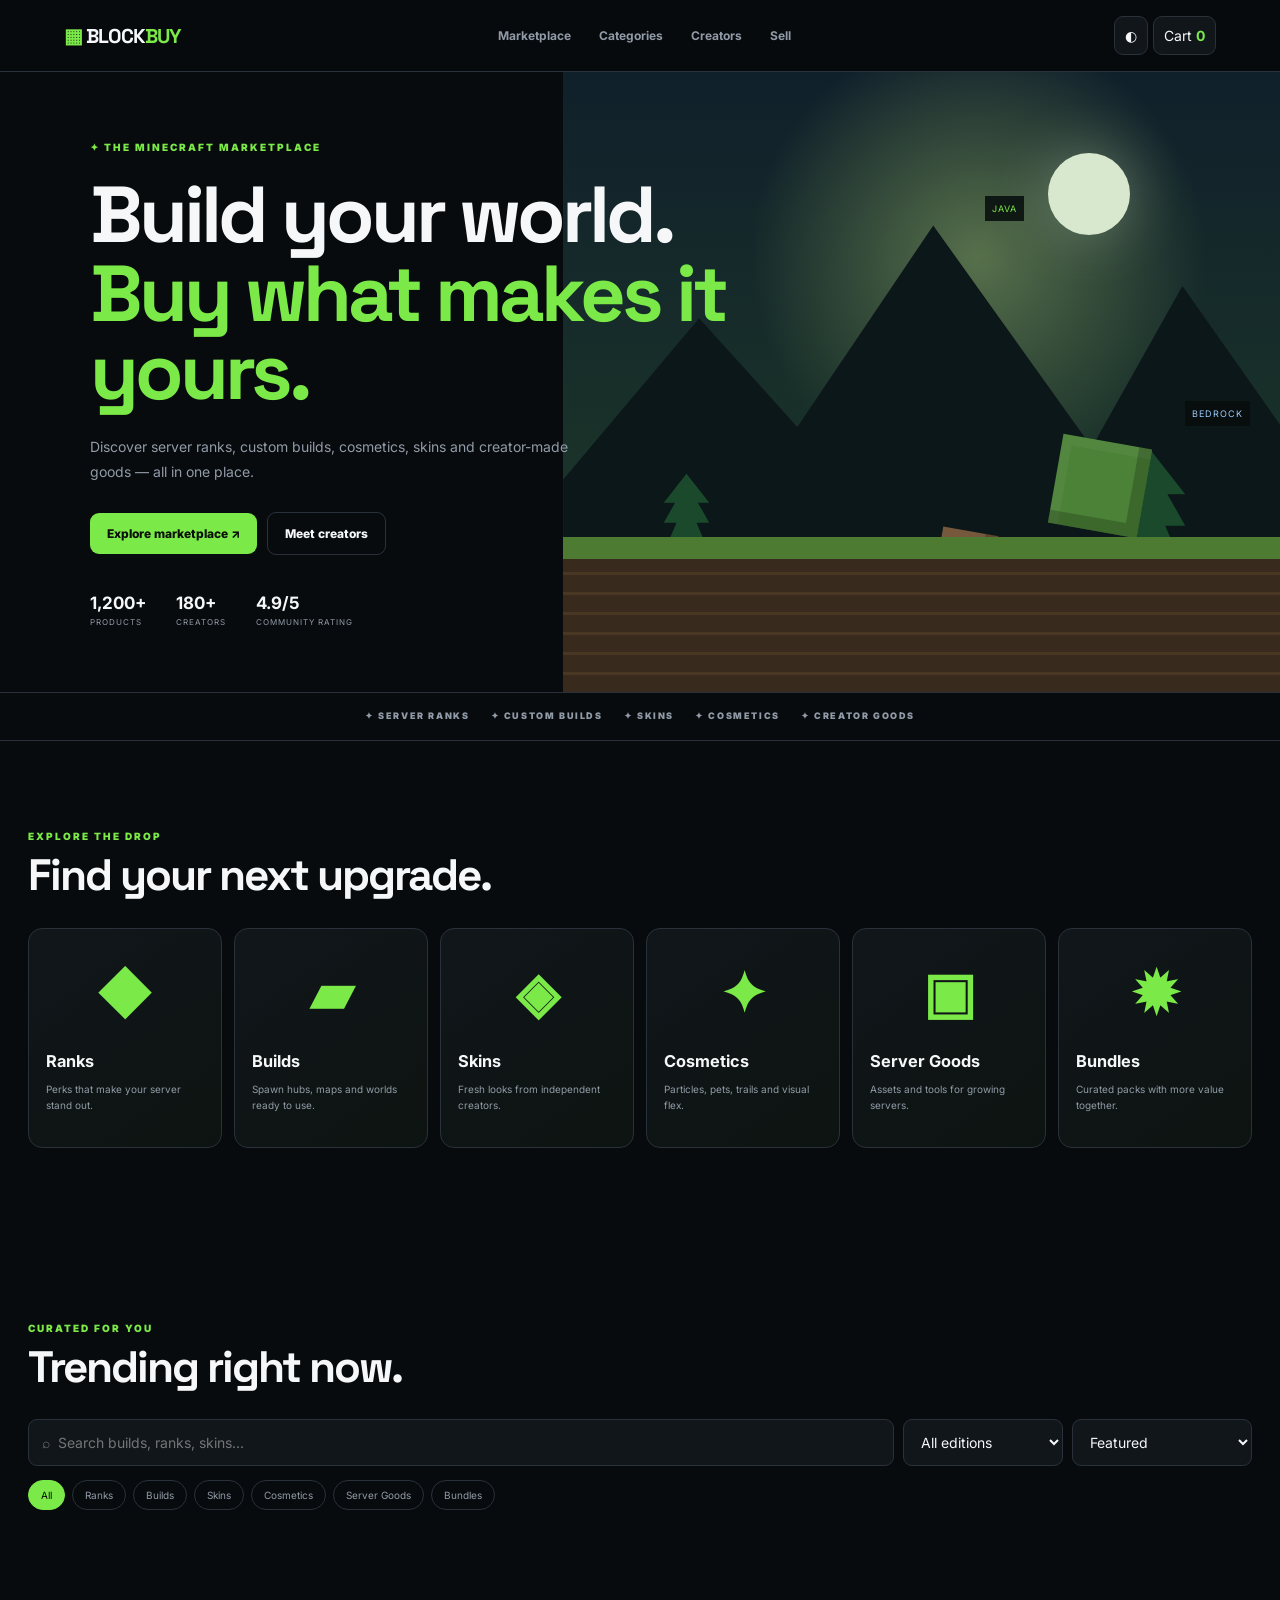
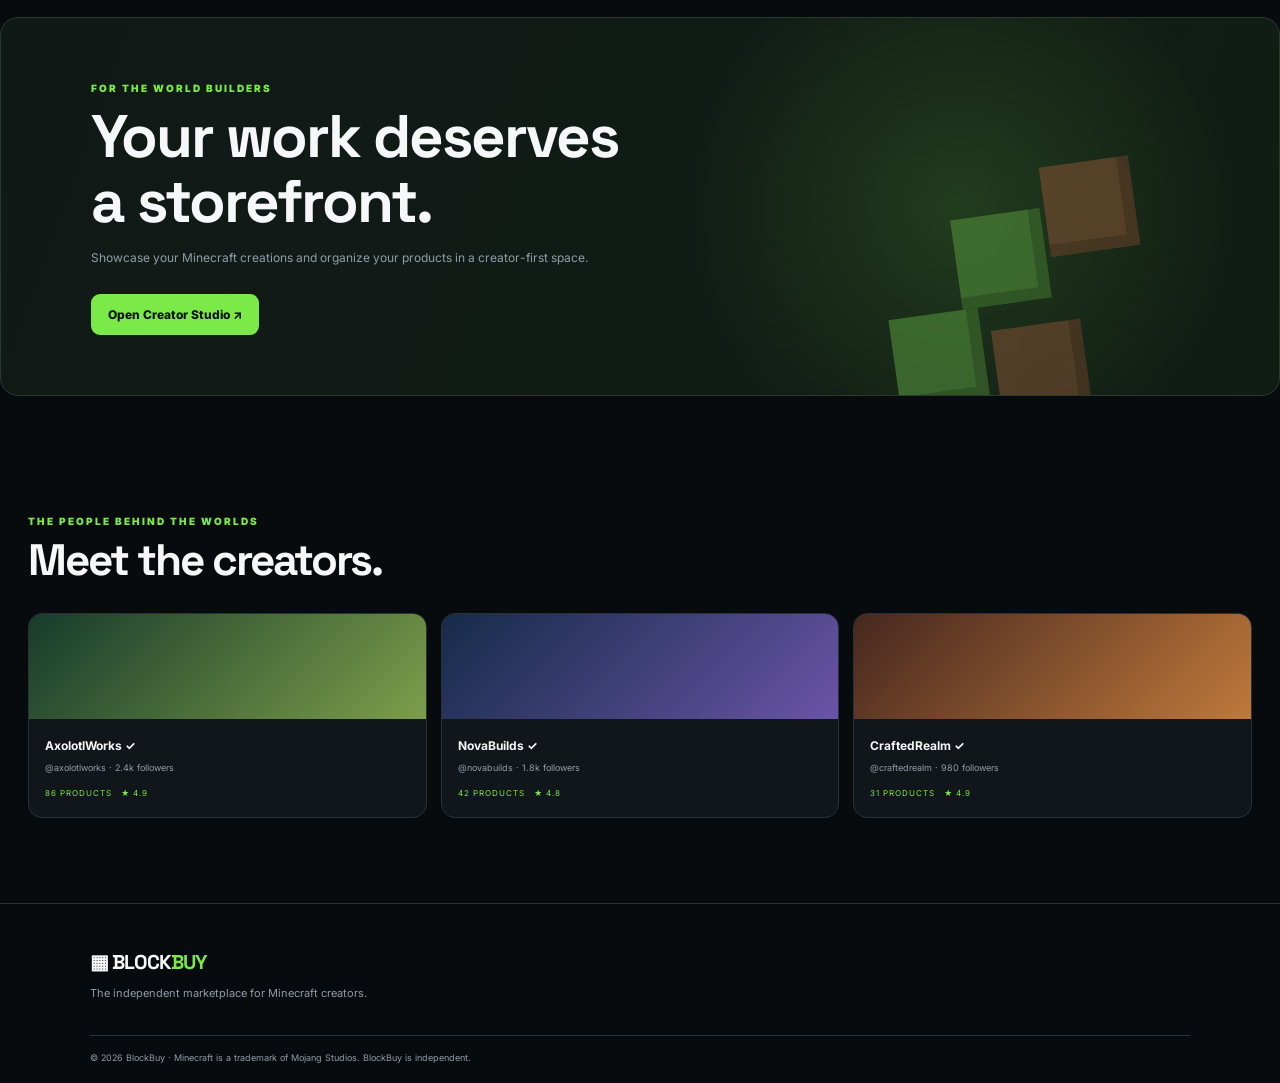
==== commit 462bf1c8: "Add files via upload" ====
--- a/index.html
+++ b/index.html
@@ -1,79 +1 @@
-<!doctype html>
-<html lang="en">
-<head>
-<meta charset="UTF-8"><meta name="viewport" content="width=device-width,initial-scale=1">
-<meta name="theme-color" content="#080a10">
-<title>BlockBuy — Minecraft Marketplace</title>
-<link rel="preconnect" href="https://fonts.googleapis.com">
-<link rel="preconnect" href="https://fonts.gstatic.com" crossorigin>
-<link href="https://fonts.googleapis.com/css2?family=Inter:wght@400;500;600;700;800&family=Space+Grotesk:wght@500;600;700&display=swap" rel="stylesheet">
-<link rel="stylesheet" href="styles.css">
-</head>
-<body>
-<header class="topbar">
-<a class="brand" href="#"><i>B</i><b>Block<span>Buy</span></b></a>
-<nav><a href="#market">Marketplace</a><a href="#categories">Categories</a><a href="#sellers">Sellers</a></nav>
-<div class="actions"><button id="theme">☼</button><button id="fav">♡ <small>0</small></button><button id="account">◉ Account</button></div>
-</header>
-
-<main>
-<section class="hero">
-<div>
-<div class="eyebrow">● THE MINECRAFT MARKETPLACE</div>
-<h1>Buy. Sell.<br><em>Build.</em></h1>
-<p>Discover ranks, cosmetics, skins, builds and server goods from Minecraft creators and communities.</p>
-<div class="hero-search"><span>⌕</span><input id="heroSearch" placeholder="Search ranks, skins, builds, server goods…"><kbd>Ctrl K</kbd></div>
-<div class="hero-buttons"><a class="primary" href="#market">Explore marketplace →</a><a class="secondary" href="#sell">Start selling</a></div>
-<div class="trust">✓ Java + Bedrock &nbsp; ✓ Curated listings &nbsp; ✓ Creator profiles</div>
-</div>
-<div class="feature-card">
-<div class="feature-label">FEATURED DROP <span>● LIVE</span></div>
-<div class="art"><div class="sun"></div><div class="mountain one"></div><div class="mountain two"></div><div class="ground"></div><div class="cube c1"></div><div class="cube c2"></div></div>
-<div class="feature-info"><div><small>Featured today</small><h3>Celestial Dragon Set</h3><p>PixelForge · ★ 4.9</p></div><strong>₹249</strong></div>
-</div>
-</section>
-
-<section class="stats"><div><b>12.8K+</b><span>community listings</span></div><div><b>3.4K+</b><span>active creators</span></div><div><b>98%</b><span>positive reviews</span></div><div><b>2 editions</b><span>Java + Bedrock</span></div></section>
-
-<section id="categories" class="section">
-<div class="heading"><div><label>DISCOVER</label><h2>Shop by category</h2></div><a href="#market">View all →</a></div>
-<div class="categories">
-<button data-cat="Ranks"><strong>♛</strong><b>Ranks</b><small>Ranks & perks</small></button>
-<button data-cat="Cosmetics"><strong>✦</strong><b>Cosmetics</b><small>Trails & effects</small></button>
-<button data-cat="Skins"><strong>◈</strong><b>Skins</b><small>Player skin packs</small></button>
-<button data-cat="Builds"><strong>⌂</strong><b>Builds</b><small>Maps & structures</small></button>
-<button data-cat="Server Goods"><strong>⬢</strong><b>Server Goods</b><small>Credits & kits</small></button>
-<button data-cat="Bundles"><strong>✚</strong><b>Bundles</b><small>Curated collections</small></button>
-</div>
-</section>
-
-<section id="market" class="section">
-<div class="heading"><div><label>MARKETPLACE</label><h2>Trending right now</h2></div></div>
-<div class="toolbar"><div class="search"><span>⌕</span><input id="search" placeholder="Search marketplace…"></div>
-<select id="edition"><option value="all">All editions</option><option>Java</option><option>Bedrock</option></select>
-<select id="category"><option value="all">All categories</option><option>Ranks</option><option>Cosmetics</option><option>Skins</option><option>Builds</option><option>Server Goods</option><option>Bundles</option></select>
-<select id="sort"><option value="popular">Most popular</option><option value="newest">Newest</option><option value="low">Price: low to high</option><option value="high">Price: high to low</option></select></div>
-<div class="chips"><button class="active" data-chip="all">All</button><button data-chip="Java">Java</button><button data-chip="Bedrock">Bedrock</button><button data-chip="low">Under ₹199</button><button data-chip="new">New</button></div>
-<div id="meta"></div><div id="catalog"></div>
-</section>
-
-<section id="sellers" class="section">
-<div class="heading"><div><label>COMMUNITY</label><h2>Creators worth discovering</h2></div><a href="#sell">Become a seller →</a></div>
-<div class="sellers">
-<article><i>PF</i><div><b>PixelForge</b><small>Builds & cosmetics<br>★ 4.9 · 1.2K sales</small></div><button>View shop</button></article>
-<article><i class="green">NC</i><div><b>NovaCraft</b><small>Server goods<br>★ 4.8 · 860 sales</small></div><button>View shop</button></article>
-<article><i class="orange">VB</i><div><b>VoidBuilds</b><small>Maps & structures<br>★ 5.0 · 430 sales</small></div><button>View shop</button></article>
-</div>
-</section>
-
-<section id="sell" class="cta"><div><label>FOR CREATORS</label><h2>Turn your Minecraft work into a storefront.</h2><p>Build a catalog, present your work and grow a creator reputation.</p></div><button class="primary" id="sellBtn">Open Seller Studio →</button></section>
-</main>
-
-<footer><a class="brand" href="#"><i>B</i><b>Block<span>Buy</span></b></a><span>Built for Minecraft creators and communities · © 2026</span></footer>
-
-<div class="modal" id="productModal"><div class="dialog"><button class="close">×</button><div id="detail"></div></div></div>
-<div class="modal" id="studioModal"><div class="dialog studio"><button class="close">×</button><label>SELLER STUDIO</label><h2>Create a listing</h2><p>Prototype mode — listings are stored locally.</p>
-<form id="form"><input name="title" required placeholder="Listing title"><div class="two"><input name="price" type="number" min="1" required placeholder="Price (₹)"><select name="category"><option>Cosmetics</option><option>Skins</option><option>Ranks</option><option>Builds</option><option>Server Goods</option><option>Bundles</option></select></div><select name="edition"><option>Java</option><option>Bedrock</option><option>Java + Bedrock</option></select><input name="seller" required placeholder="Seller / shop name"><textarea name="description" required placeholder="Describe what buyers receive…"></textarea><button class="primary">Publish listing</button></form></div></div>
-<div id="toast"></div>
-<script src="app.js"></script>
-</body></html>+<!doctype html><html lang="en"><head><meta charset="utf-8"><meta name="viewport" content="width=device-width,initial-scale=1"><title>BlockBuy — Minecraft Marketplace</title><link rel="preconnect" href="https://fonts.googleapis.com"><link href="https://fonts.googleapis.com/css2?family=Inter:wght@400;600;700;800;900&family=Space+Grotesk:wght@500;700&display=swap" rel="stylesheet"><link rel="stylesheet" href="styles.css"></head><body><header><a class="brand" href="#"><span class="logo">▦</span> BLOCK<span>BUY</span></a><nav><a href="#market">Marketplace</a><a href="#categories">Categories</a><a href="#creators">Creators</a><a href="#sell">Sell</a></nav><div><button id="theme">◐</button><button id="cart">Cart <b id="count">0</b></button></div></header><main><section class="hero"><div class="copy"><small>✦ THE MINECRAFT MARKETPLACE</small><h1>Build your world.<br><em>Buy what makes it yours.</em></h1><p>Discover server ranks, custom builds, cosmetics, skins and creator-made goods — all in one place.</p><a class="primary" href="#market">Explore marketplace ↗</a> <a class="secondary" href="#creators">Meet creators</a><div class="stats"><span><b>1,200+</b><small>PRODUCTS</small></span><span><b>180+</b><small>CREATORS</small></span><span><b>4.9/5</b><small>COMMUNITY RATING</small></span></div></div><div class="scene"><div class="moon"></div><div class="mountains"></div><i class="tree t1"></i><i class="tree t2"></i><i class="cube c1"></i><i class="cube c2"></i><div class="land"></div><label>JAVA</label><label class="bedrock">BEDROCK</label></div></section><div class="ticker">✦ SERVER RANKS　　✦ CUSTOM BUILDS　　✦ SKINS　　✦ COSMETICS　　✦ CREATOR GOODS</div><section class="section" id="categories"><small>EXPLORE THE DROP</small><h2>Find your next upgrade.</h2><div class="cats"><button data-cat="Ranks"><b>◆</b><h3>Ranks</h3><p>Perks that make your server stand out.</p></button><button data-cat="Builds"><b>▰</b><h3>Builds</h3><p>Spawn hubs, maps and worlds ready to use.</p></button><button data-cat="Skins"><b>◈</b><h3>Skins</h3><p>Fresh looks from independent creators.</p></button><button data-cat="Cosmetics"><b>✦</b><h3>Cosmetics</h3><p>Particles, pets, trails and visual flex.</p></button><button data-cat="Server Goods"><b>▣</b><h3>Server Goods</h3><p>Assets and tools for growing servers.</p></button><button data-cat="Bundles"><b>✹</b><h3>Bundles</h3><p>Curated packs with more value together.</p></button></div></section><section class="section" id="market"><small>CURATED FOR YOU</small><h2>Trending right now.</h2><div class="filters"><input id="search" placeholder="⌕  Search builds, ranks, skins..."><select id="edition"><option value="all">All editions</option><option>Java</option><option>Bedrock</option><option>Both</option></select><select id="sort"><option value="featured">Featured</option><option value="low">Price: low to high</option><option value="high">Price: high to low</option><option value="rating">Top rated</option></select></div><div id="chips" class="chips"><button class="chosen" data-filter="all">All</button><button data-filter="Ranks">Ranks</button><button data-filter="Builds">Builds</button><button data-filter="Skins">Skins</button><button data-filter="Cosmetics">Cosmetics</button><button data-filter="Server Goods">Server Goods</button><button data-filter="Bundles">Bundles</button></div><div id="products" class="products"></div><p id="empty" hidden>No products match. Try another search.</p></section><section class="banner" id="sell"><small>FOR THE WORLD BUILDERS</small><h2>Your work deserves<br>a storefront.</h2><p>Showcase your Minecraft creations and organize your products in a creator-first space.</p><button id="studio" class="primary">Open Creator Studio ↗</button><div class="blocks"><i></i><i></i><i></i><i></i></div></section><section class="section" id="creators"><small>THE PEOPLE BEHIND THE WORLDS</small><h2>Meet the creators.</h2><div class="creators"><article><div class="cover one"></div><b>AxolotlWorks ✓</b><p>@axolotlworks · 2.4k followers</p><small>86 PRODUCTS　★ 4.9</small></article><article><div class="cover two"></div><b>NovaBuilds ✓</b><p>@novabuilds · 1.8k followers</p><small>42 PRODUCTS　★ 4.8</small></article><article><div class="cover three"></div><b>CraftedRealm ✓</b><p>@craftedrealm · 980 followers</p><small>31 PRODUCTS　★ 4.9</small></article></div></section></main><footer><a class="brand" href="#">▦ BLOCK<span>BUY</span></a><p>The independent marketplace for Minecraft creators.</p><small>© 2026 BlockBuy · Minecraft is a trademark of Mojang Studios. BlockBuy is independent.</small></footer><div id="overlay" class="overlay"><div id="modal" class="modal"></div></div><div id="toast" class="toast"></div><script src="app.js"></script></body></html>
--- a/styles.css
+++ b/styles.css
@@ -1 +1 @@
-*{box-sizing:border-box}html{scroll-behavior:smooth}body{margin:0;background:#07090e;color:#f5f7fb;font:14px Inter,system-ui,sans-serif;line-height:1.5}.topbar{height:74px;position:sticky;top:0;z-index:20;display:flex;align-items:center;justify-content:space-between;padding:0 5vw;border-bottom:1px solid #191e29;background:#090c12e8;backdrop-filter:blur(18px)}.brand{display:flex;align-items:center;gap:9px;color:inherit;text-decoration:none;font:21px "Space Grotesk"}.brand i{font-style:normal;display:grid;place-items:center;width:34px;height:34px;border-radius:10px;background:linear-gradient(135deg,#947bff,#28d9ae);color:#080a0e;font-weight:900}.brand span{color:#8e76ff}.topbar nav{display:flex;gap:30px}.topbar nav a,.heading a{color:#929bab;text-decoration:none;font-weight:600;font-size:13px}.actions{display:flex;gap:8px}.actions button,.sellers button{background:#11151d;border:1px solid #29303c;color:#ccd2dd;border-radius:10px;padding:9px 12px;cursor:pointer}.hero{max-width:1240px;margin:auto;padding:105px 25px 70px;display:grid;grid-template-columns:1.05fr .95fr;gap:70px;align-items:center}.eyebrow,label{color:#927cff;font-size:10px;font-weight:800;letter-spacing:.15em}.hero h1{font:700 clamp(60px,8vw,95px)/.92 "Space Grotesk";letter-spacing:-.06em;margin:18px 0}.hero h1 em{font-style:normal;background:linear-gradient(90deg,#a28bff,#35dfb2);background-clip:text;color:transparent}.hero p{color:#9ba4b3;max-width:610px;font-size:17px}.hero-search,.search{height:56px;display:flex;align-items:center;gap:10px;padding:0 15px;border:1px solid #29303b;border-radius:14px;background:#10141c}.hero-search input,.search input{flex:1;background:none;border:0;outline:0;color:inherit;font-size:14px}.hero-search kbd{color:#737d8d;border:1px solid #303746;padding:4px 7px;border-radius:6px;font-size:10px}.hero-buttons{display:flex;gap:10px;margin-top:18px}.primary,.secondary{display:inline-block;border:0;border-radius:11px;padding:12px 17px;text-decoration:none;font-weight:800;cursor:pointer}.primary{background:linear-gradient(135deg,#8c73ff,#6958df);color:#fff;box-shadow:0 10px 30px #715be62c}.secondary{background:#151a22;border:1px solid #2b323f;color:#eef0f5}.trust{color:#717b8c;font-size:11px;margin-top:20px}.feature-card{overflow:hidden;border:1px solid #2a3040;border-radius:22px;background:#0d1118;box-shadow:0 35px 90px #0008;transform:rotate(1deg)}.feature-label{padding:16px 18px;color:#808a9a;font-size:9px;font-weight:800;letter-spacing:.12em;display:flex;justify-content:space-between}.feature-label span{color:#2cdbac}.art{height:330px;position:relative;overflow:hidden;background:linear-gradient(#121b37 0 50%,#3d6240 50%)}.sun{position:absolute;width:75px;height:75px;border-radius:50%;background:#ffd46d;right:17%;top:14%;box-shadow:0 0 55px #ffd46d}.mountain{position:absolute;bottom:45%;width:0;height:0;border-left:155px solid transparent;border-right:155px solid transparent;border-bottom:185px solid #192641}.one{left:-20px}.two{right:-50px;border-bottom-color:#233756}.ground{position:absolute;bottom:0;width:100%;height:44%;background:repeating-linear-gradient(90deg,#385532 0 45px,#42613a 45px 90px)}.cube{position:absolute;width:76px;height:76px;background:#775039;box-shadow:inset 0 0 0 4px #52362a}.c1{bottom:74px;left:28%}.c2{bottom:112px;left:46%;background:#587c44}.feature-info{display:flex;justify-content:space-between;padding:20px}.feature-info h3{margin:3px 0;font:700 17px "Space Grotesk"}.feature-info small,.feature-info p{color:#70798a;font-size:10px;margin:0}.feature-info strong{font-size:22px}.stats{max-width:1240px;margin:auto;padding:22px 25px 65px;border-top:1px solid #191e29;display:grid;grid-template-columns:repeat(4,1fr);text-align:center}.stats b{font:700 22px "Space Grotesk";display:block}.stats span{color:#6e7788;font-size:11px}.section{max-width:1240px;margin:auto;padding:55px 25px}.heading{display:flex;align-items:end;justify-content:space-between;margin-bottom:25px}.heading h2{font:700 34px "Space Grotesk";margin:5px 0;letter-spacing:-.03em}.categories{display:grid;grid-template-columns:repeat(6,1fr);gap:11px}.categories button{min-height:145px;text-align:left;padding:18px;background:#0d1118;border:1px solid #232a36;border-radius:16px;color:inherit;cursor:pointer}.categories button:hover{border-color:#5848a3;transform:translateY(-3px)}.categories strong{display:grid;place-items:center;width:38px;height:38px;border-radius:10px;background:#171b29;color:#a493ff;font-size:18px;margin-bottom:20px}.categories b,.categories small{display:block}.categories small{color:#6f7888;font-size:10px;margin-top:3px}.toolbar{display:grid;grid-template-columns:1fr 150px 150px 170px;gap:9px}.toolbar select{background:#0d1118;border:1px solid #29303b;color:#ccd3df;border-radius:11px;padding:0 10px}.chips{display:flex;gap:7px;margin:12px 0}.chips button{background:#0d1118;border:1px solid #252c38;color:#828b9b;border-radius:99px;padding:7px 12px;font-size:11px;cursor:pointer}.chips button.active{background:#28213f;border-color:#5e4ca2;color:#b9adff}#meta{color:#687384;font-size:11px;margin:10px 0}.catalog{display:grid;grid-template-columns:repeat(4,1fr);gap:14px}.product{overflow:hidden;border:1px solid #222936;border-radius:16px;background:#0d1118;cursor:pointer;transition:.2s}.product:hover{transform:translateY(-4px);border-color:#4a405e;box-shadow:0 20px 45px #0004}.thumb{height:180px;position:relative;background:linear-gradient(135deg,#171b2c,#2c2551)}.thumb:after{content:"";position:absolute;inset:0;background:radial-gradient(circle at 70% 25%,#8974ff55,transparent 35%)}.pixel{position:absolute;width:72px;height:72px;left:50%;top:50%;transform:translate(-50%,-50%) rotate(8deg);background:linear-gradient(135deg,#c1b4ff,#6047d9);box-shadow:15px 15px 0 #0003,inset 0 0 0 5px #fff2}.badge{position:absolute;z-index:2;left:10px;top:10px;background:#080b11cc;border:1px solid #343a49;color:#cbd1dc;border-radius:6px;padding:5px 7px;font-size:8px;font-weight:800}.heart{position:absolute;z-index:3;right:9px;top:9px;width:30px;height:30px;border:0;border-radius:50%;background:#080b11bb;color:#fff;cursor:pointer}.heart.on{color:#ff729f}.product-body{padding:13px}.product-body h3{margin:0 0 3px;font-size:14px}.product-body p,.sellerline{color:#737d8d;font-size:10px;margin:0}.product-foot{display:flex;justify-content:space-between;margin-top:13px}.price{font-weight:800}.rating{font-size:10px;color:#aab2c0}.sellerline{margin-top:9px}.sellers{display:grid;grid-template-columns:repeat(3,1fr);gap:12px}.sellers article{display:grid;grid-template-columns:auto 1fr auto;gap:12px;align-items:center;padding:17px;border:1px solid #232a36;background:#0d1118;border-radius:16px}.sellers i{display:grid;place-items:center;width:50px;height:50px;border-radius:13px;background:#28203e;color:#b09fff;font-style:normal;font-weight:900}.sellers i.green{background:#18332e;color:#65dfbe}.sellers i.orange{background:#30251d;color:#ffc076}.sellers b,.sellers small{display:block}.sellers small{color:#747e8e;font-size:10px;margin-top:3px}.cta{max-width:1190px;margin:45px auto 80px;padding:40px;border:1px solid #322b4d;border-radius:22px;background:linear-gradient(110deg,#17132b,#0c1717);display:flex;justify-content:space-between;align-items:center;gap:30px}.cta h2{font:700 31px "Space Grotesk";margin:6px 0}.cta p{color:#7d8796;margin:0}footer{border-top:1px solid #191e29;padding:28px 5vw;display:flex;justify-content:space-between;align-items:center;color:#697383;font-size:10px}.modal{display:none;position:fixed;inset:0;background:#000b;backdrop-filter:blur(9px);z-index:50;place-items:center;padding:18px}.modal.open{display:grid}.dialog{position:relative;width:min(700px,100%);max-height:90vh;overflow:auto;background:#0e1219;border:1px solid #2a3140;border-radius:20px;padding:25px;box-shadow:0 40px 100px #0009}.close{position:absolute;right:14px;top:12px;width:31px;height:31px;border:0;border-radius:50%;background:#181d26;color:#b9c0cc;font-size:20px}.detail{display:grid;grid-template-columns:.9fr 1.1fr;gap:24px}.detail-art{height:300px;border-radius:15px;background:linear-gradient(135deg,#191d32,#342c5e);display:grid;place-items:center}.detail h2,.studio h2{font:700 31px "Space Grotesk";margin:7px 0}.detail p,.studio>p{color:#7d8797;font-size:12px}.detail .big{font-size:24px;font-weight:800;margin:18px 0}.tags{display:flex;gap:6px;flex-wrap:wrap;margin-bottom:18px}.tag{background:#171c25;border:1px solid #2b3240;border-radius:6px;padding:5px 7px;color:#aab3c1;font-size:9px}.studio form{display:grid;gap:12px;margin-top:20px}.studio input,.studio select,.studio textarea{width:100%;background:#0a0d13;color:#edf0f4;border:1px solid #29303c;border-radius:9px;padding:11px;outline:0;font:13px Inter}.two{display:grid;grid-template-columns:1fr 1fr;gap:10px}#toast{position:fixed;right:20px;bottom:20px;background:#171d28;border:1px solid #374052;border-radius:10px;padding:11px 14px;opacity:0;transform:translateY(15px);transition:.2s;z-index:80;font-size:11px}.show{opacity:1!important;transform:none!important}@media(max-width:1000px){.hero{grid-template-columns:1fr}.categories{grid-template-columns:repeat(3,1fr)}.catalog{grid-template-columns:repeat(3,1fr)}.toolbar{grid-template-columns:1fr 1fr}.toolbar .search{grid-column:1/-1}.sellers{grid-template-columns:1fr}.stats{gap:20px}.cta{margin:30px 18px 60px}}@media(max-width:650px){.topbar{padding:0 14px}.topbar nav{display:none}.hero{padding:65px 18px 50px}.hero h1{font-size:57px}.feature-card{transform:none}.section{padding:40px 18px}.categories,.catalog{grid-template-columns:repeat(2,1fr)}.thumb{height:145px}.stats{grid-template-columns:1fr 1fr;padding:20px 18px 45px}.heading h2{font-size:27px}.cta{display:block;padding:25px}.cta .primary{margin-top:16px}.detail{grid-template-columns:1fr}footer{display:block;padding:25px 18px}.two{grid-template-columns:1fr}}+:root{--bg:#080b0e;--panel:#11161b;--text:#f5f7f8;--muted:#919ba7;--line:#29313a;--green:#7bea48}*{box-sizing:border-box}body{margin:0;background:var(--bg);color:var(--text);font:14px Inter,Arial,sans-serif}body.light{--bg:#f4f6f7;--panel:#fff;--text:#10151b;--muted:#68737e;--line:#d9dfe4}a{color:inherit;text-decoration:none}button,input,select{font:inherit}button{cursor:pointer}header{height:72px;border-bottom:1px solid var(--line);display:flex;align-items:center;justify-content:space-between;padding:0 5%;position:sticky;top:0;background:color-mix(in srgb,var(--bg) 90%,transparent);backdrop-filter:blur(16px);z-index:5}.brand{font:900 20px 'Space Grotesk';letter-spacing:-1px}.brand span:last-child{color:var(--green)}.logo{color:var(--green)}nav{display:flex;gap:28px;color:var(--muted);font-size:12px;font-weight:700}header button{border:1px solid var(--line);background:var(--panel);color:var(--text);border-radius:9px;padding:10px;margin-left:5px}header button b{color:var(--green)}.hero{min-height:590px;display:flex;align-items:center;padding:65px 7%;position:relative;overflow:hidden}.copy{max-width:680px;position:relative;z-index:2}.copy>small,section>small,.banner>small{color:var(--green);font-size:10px;font-weight:900;letter-spacing:2px}.hero h1{font:700 clamp(44px,6.2vw,80px)/.99 'Space Grotesk';letter-spacing:-4px;margin:22px 0}.hero h1 em{font-style:normal;color:var(--green)}.hero p,.banner p{max-width:500px;color:var(--muted);line-height:1.8}.primary,.secondary{display:inline-block;padding:13px 17px;border-radius:9px;font-weight:800;font-size:12px;margin:14px 6px 0 0}.primary{background:var(--green);color:#081007;border:0}.secondary{border:1px solid var(--line);background:transparent}.stats{display:flex;gap:30px;margin-top:38px}.stats span{display:grid;gap:4px}.stats b{font-size:17px}.stats small{font-size:8px;color:var(--muted);letter-spacing:1px}.scene{position:absolute;right:-3%;top:0;width:59%;height:100%;overflow:hidden;background:linear-gradient(#10202b,#1b3429 70%,#121710)}.scene:before{content:'';position:absolute;inset:0;background:radial-gradient(circle at 55% 30%,#57704b,transparent 38%)}.moon{position:absolute;right:25%;top:13%;width:82px;height:82px;border-radius:50%;background:#d8e8ce;box-shadow:0 0 60px #d8e8ce55}.mountains{position:absolute;bottom:20%;width:100%;height:65%;background:#0c1719;clip-path:polygon(0 78%,18% 38%,31% 65%,49% 15%,70% 70%,82% 30%,100% 78%,100% 100%,0 100%)}.tree{position:absolute;bottom:18%;width:65px;height:125px;background:#1a492b;clip-path:polygon(50% 0,100% 33%,75% 33%,100% 56%,72% 56%,90% 78%,62% 78%,62% 100%,38% 100%,38% 78%,10% 78%,28% 56%,0 56%,25% 33%,0 33%)}.t1{left:12%;transform:scale(.7)}.t2{right:18%;transform:scale(1.1)}.land{position:absolute;bottom:0;height:25%;width:110%;left:-5%;border-top:22px solid #4d7b31;background:repeating-linear-gradient(0deg,#382b1d 0 17px,#493724 17px 20px);transform:skewX(-9deg)}.cube{position:absolute;width:90px;height:90px;background:#4b8237;box-shadow:inset -13px -13px #0003,inset 10px 10px #ffffff0b;transform:rotate(10deg)}.c1{right:23%;bottom:26%}.c2{right:43%;bottom:17%;width:56px;height:56px;background:#705033}.scene label{position:absolute;right:39%;top:20%;font-size:9px;letter-spacing:1px;background:#080d0ddd;color:var(--green);padding:7px}.scene label.bedrock{right:9%;top:53%;color:#9bcaff}.ticker{border-block:1px solid var(--line);padding:17px;text-align:center;color:var(--muted);font-size:9px;font-weight:900;letter-spacing:1.6px;white-space:nowrap;overflow:hidden}.section{max-width:1380px;margin:auto;padding:85px 28px}.section h2,.banner h2{font:700 clamp(30px,3.7vw,44px)/1.08 'Space Grotesk';letter-spacing:-2px;margin:9px 0 28px}.cats{display:grid;grid-template-columns:repeat(6,1fr);gap:12px}.cats button{min-height:220px;text-align:left;padding:17px;border:1px solid var(--line);border-radius:14px;background:linear-gradient(145deg,var(--panel),#7bea480a);color:var(--text);transition:.2s}.cats button:hover,.product:hover{transform:translateY(-4px);border-color:#596671}.cats b{height:80px;display:grid;place-items:center;font-size:56px;color:var(--green)}.cats h3{margin:18px 0 5px}.cats p{font-size:10px;line-height:1.6;color:var(--muted)}.filters{display:grid;grid-template-columns:1fr 160px 180px;gap:9px}.filters input,.filters select{background:var(--panel);border:1px solid var(--line);border-radius:9px;padding:13px;color:var(--text);min-width:0}.chips{display:flex;gap:7px;overflow:auto;margin:14px 0 22px}.chips button{border:1px solid var(--line);background:transparent;color:var(--muted);padding:8px 12px;border-radius:30px;font-size:10px;white-space:nowrap}.chips button.chosen,.chips button:hover{background:var(--green);color:#071006;border-color:var(--green)}.products{display:grid;grid-template-columns:repeat(4,1fr);gap:14px}.product{border:1px solid var(--line);border-radius:14px;overflow:hidden;background:var(--panel);cursor:pointer;transition:.2s}.art{height:190px;display:grid;place-items:center;position:relative;background:linear-gradient(135deg,var(--a),var(--b))}.shape{width:95px;height:95px;background:var(--a);box-shadow:16px 17px #0003,inset -12px -12px #0003,inset 10px 10px #ffffff12;transform:rotate(10deg)}.shape.build{width:125px;height:75px;background:#477d36;transform:skewY(-7deg)}.shape.skin{background:#9566d7;border-radius:26px 26px 8px 8px}.shape.cosmetic{background:#d8792f;border-radius:50%}.shape.server{background:#347eb0}.shape.bundle{background:#b44b48}.badge{position:absolute;top:10px;left:10px;padding:5px 7px;background:#080c0ddd;border-radius:5px;font-size:8px;font-weight:900}.fav{position:absolute;top:9px;right:9px;background:#080c0dbb;color:white;border:1px solid #ffffff33;border-radius:7px;padding:5px 8px}.fav.on{color:#ff7081}.info{padding:13px}.title{font-size:12px;font-weight:800}.seller{font-size:9px;color:var(--muted);margin-top:4px}.seller b{color:var(--green)}.bottom{display:flex;justify-content:space-between;margin-top:16px;font-size:10px}.bottom strong{font:700 16px 'Space Grotesk'}.banner{margin:0 auto 30px;max-width:1320px;padding:60px 7%;border:1px solid #2c3a2d;border-radius:18px;position:relative;overflow:hidden;background:radial-gradient(circle at 75% 50%,#7bea4828,transparent 28%),linear-gradient(110deg,#111917,#111d14)}.banner h2{font-size:clamp(38px,5vw,60px);margin:10px 0}.banner p{font-size:12px}.blocks{position:absolute;right:8%;bottom:-40px;width:290px;height:270px;opacity:.7;transform:rotate(-8deg)}.blocks i{position:absolute;width:90px;height:90px;background:#4a8136;box-shadow:inset -12px -12px #0003}.blocks i:nth-child(1){left:75px;top:45px}.blocks i:nth-child(2){left:170px;top:5px;background:#704b2f}.blocks i:nth-child(3){left:0;top:135px}.blocks i:nth-child(4){left:100px;top:160px;background:#6a482e}.creators{display:grid}.creators{grid-template-columns:repeat(3,1fr);gap:14px}.creators article{border:1px solid var(--line);background:var(--panel);border-radius:14px;overflow:hidden;padding-bottom:18px}.cover{height:105px;margin-bottom:17px}.one{background:linear-gradient(135deg,#173b2b,#7c9e4b)}.two{background:linear-gradient(135deg,#152b48,#6a54a7)}.three{background:linear-gradient(135deg,#46271f,#bf793b)}.creators article>b,.creators article>p,.creators article>small{margin-left:16px}.creators article>b{font-size:12px}.creators article p{font-size:9px;color:var(--muted)}.creators article small{font-size:8px;letter-spacing:1px;color:var(--green)}footer{border-top:1px solid var(--line);padding:45px 7% 20px}footer p{color:var(--muted);font-size:11px}footer>small{display:block;border-top:1px solid var(--line);padding-top:16px;margin-top:35px;color:var(--muted);font-size:9px;letter-spacing:0}.overlay{display:none;position:fixed;inset:0;background:#000b;backdrop-filter:blur(8px);z-index:10;align-items:center;justify-content:center;padding:20px}.overlay.open{display:flex}.modal{width:min(620px,100%);max-height:90vh;overflow:auto;background:var(--panel);border:1px solid var(--line);border-radius:17px;padding:24px}.modal h2{font:700 27px 'Space Grotesk'}.modal p{color:var(--muted);font-size:11px;line-height:1.7}.modal .close{float:right}.modal .art{border-radius:12px;margin:14px 0}.modal button{cursor:pointer}.toast{position:fixed;right:20px;bottom:20px;background:#e8f8df;color:#10220b;padding:12px 15px;border-radius:9px;opacity:0;transform:translateY(50px);transition:.2s;z-index:20;font-size:11px;font-weight:800}.toast.show{opacity:1;transform:none}@media(max-width:1000px){.cats{grid-template-columns:repeat(3,1fr)}.products{grid-template-columns:repeat(3,1fr)}.scene{width:70%;opacity:.65}}@media(max-width:700px){header{padding:0 14px}nav{display:none}.hero{padding:55px 20px;min-height:630px;align-items:flex-start}.scene{width:130%;right:-50%;top:140px;opacity:.4}.stats{gap:16px}.stats b{font-size:14px}.stats small{font-size:7px}.section{padding:60px 15px}.cats{grid-template-columns:repeat(2,1fr);gap:8px}.cats button{min-height:190px;padding:12px}.cats b{height:65px}.filters{grid-template-columns:1fr}.products{grid-template-columns:repeat(2,minmax(0,1fr));gap:8px}.art{height:140px}.banner{margin:0 12px 25px;padding:45px 20px;min-height:390px}.blocks{right:-120px;opacity:.4}.creators{grid-template-columns:1fr}.ticker{text-align:left}.bottom strong{font-size:14px}}
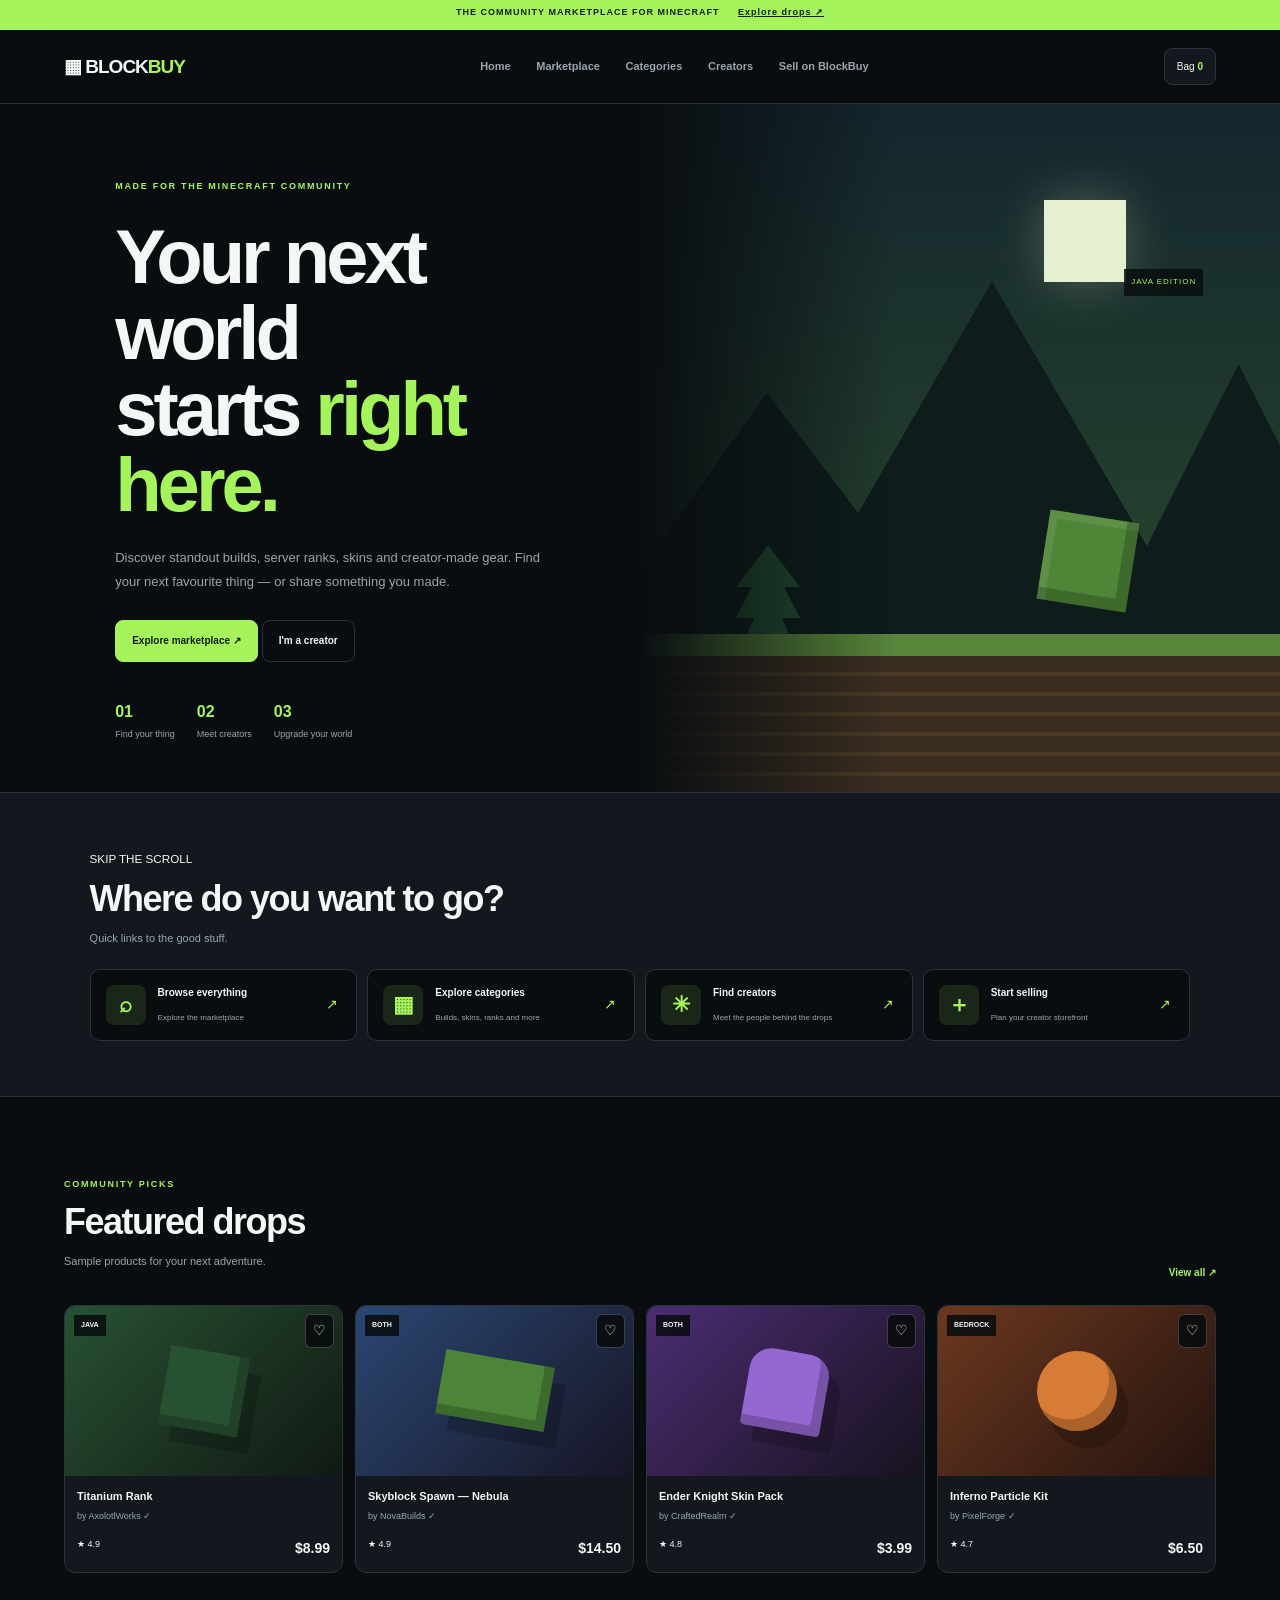
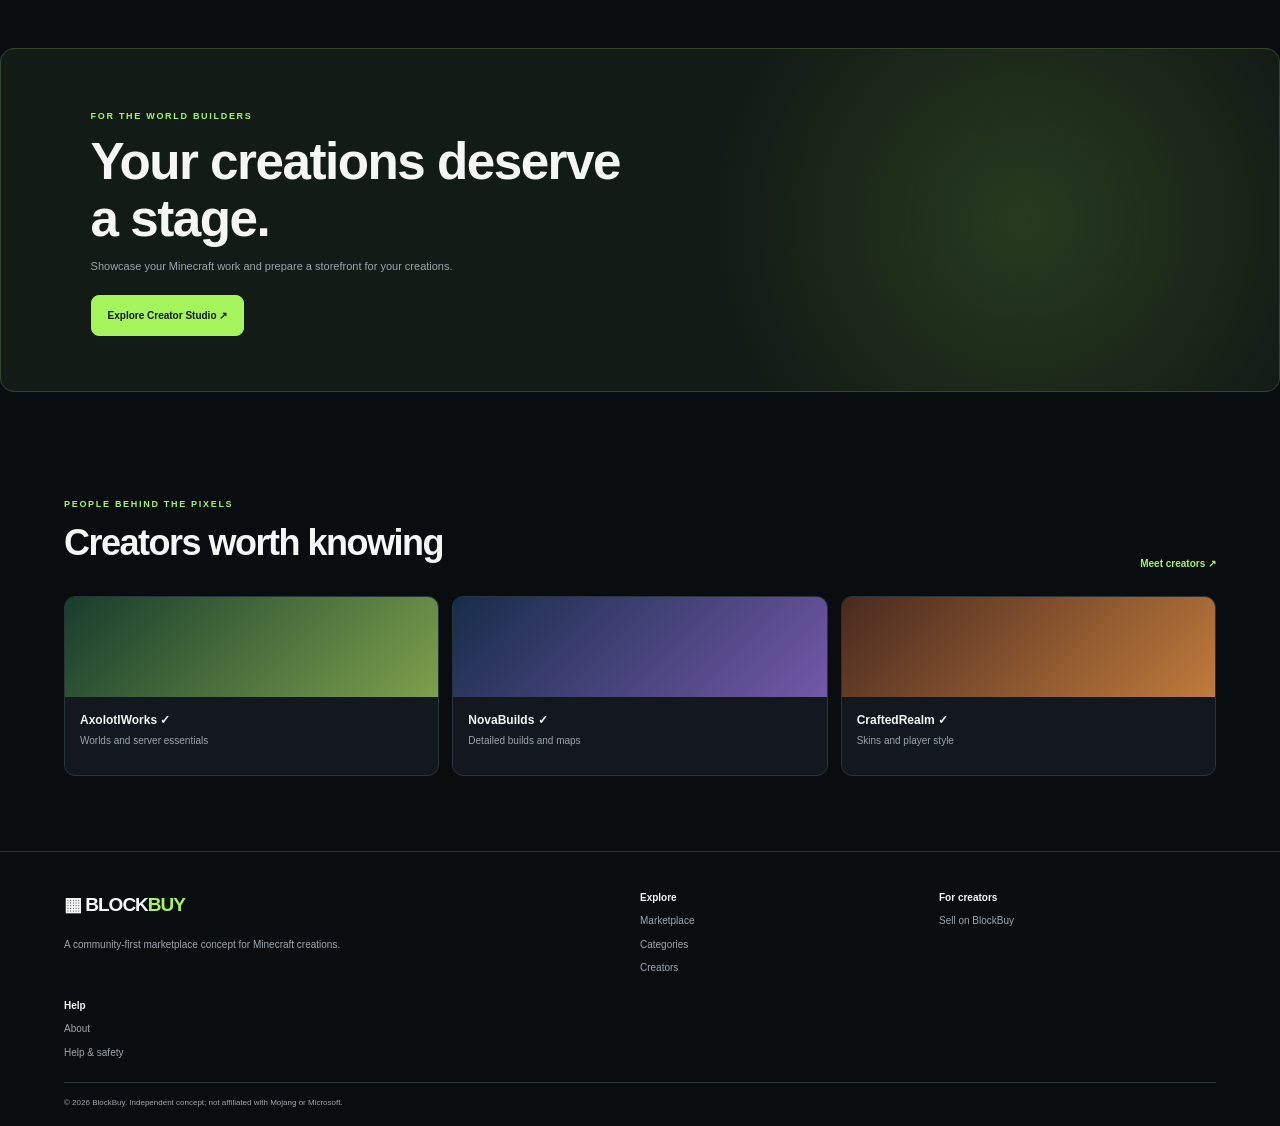
==== commit 37f3ea65: "Add files via upload" ====
--- a/index.html
+++ b/index.html
@@ -1 +1 @@
-<!doctype html><html lang="en"><head><meta charset="utf-8"><meta name="viewport" content="width=device-width,initial-scale=1"><title>BlockBuy — Minecraft Marketplace</title><link rel="preconnect" href="https://fonts.googleapis.com"><link href="https://fonts.googleapis.com/css2?family=Inter:wght@400;600;700;800;900&family=Space+Grotesk:wght@500;700&display=swap" rel="stylesheet"><link rel="stylesheet" href="styles.css"></head><body><header><a class="brand" href="#"><span class="logo">▦</span> BLOCK<span>BUY</span></a><nav><a href="#market">Marketplace</a><a href="#categories">Categories</a><a href="#creators">Creators</a><a href="#sell">Sell</a></nav><div><button id="theme">◐</button><button id="cart">Cart <b id="count">0</b></button></div></header><main><section class="hero"><div class="copy"><small>✦ THE MINECRAFT MARKETPLACE</small><h1>Build your world.<br><em>Buy what makes it yours.</em></h1><p>Discover server ranks, custom builds, cosmetics, skins and creator-made goods — all in one place.</p><a class="primary" href="#market">Explore marketplace ↗</a> <a class="secondary" href="#creators">Meet creators</a><div class="stats"><span><b>1,200+</b><small>PRODUCTS</small></span><span><b>180+</b><small>CREATORS</small></span><span><b>4.9/5</b><small>COMMUNITY RATING</small></span></div></div><div class="scene"><div class="moon"></div><div class="mountains"></div><i class="tree t1"></i><i class="tree t2"></i><i class="cube c1"></i><i class="cube c2"></i><div class="land"></div><label>JAVA</label><label class="bedrock">BEDROCK</label></div></section><div class="ticker">✦ SERVER RANKS　　✦ CUSTOM BUILDS　　✦ SKINS　　✦ COSMETICS　　✦ CREATOR GOODS</div><section class="section" id="categories"><small>EXPLORE THE DROP</small><h2>Find your next upgrade.</h2><div class="cats"><button data-cat="Ranks"><b>◆</b><h3>Ranks</h3><p>Perks that make your server stand out.</p></button><button data-cat="Builds"><b>▰</b><h3>Builds</h3><p>Spawn hubs, maps and worlds ready to use.</p></button><button data-cat="Skins"><b>◈</b><h3>Skins</h3><p>Fresh looks from independent creators.</p></button><button data-cat="Cosmetics"><b>✦</b><h3>Cosmetics</h3><p>Particles, pets, trails and visual flex.</p></button><button data-cat="Server Goods"><b>▣</b><h3>Server Goods</h3><p>Assets and tools for growing servers.</p></button><button data-cat="Bundles"><b>✹</b><h3>Bundles</h3><p>Curated packs with more value together.</p></button></div></section><section class="section" id="market"><small>CURATED FOR YOU</small><h2>Trending right now.</h2><div class="filters"><input id="search" placeholder="⌕  Search builds, ranks, skins..."><select id="edition"><option value="all">All editions</option><option>Java</option><option>Bedrock</option><option>Both</option></select><select id="sort"><option value="featured">Featured</option><option value="low">Price: low to high</option><option value="high">Price: high to low</option><option value="rating">Top rated</option></select></div><div id="chips" class="chips"><button class="chosen" data-filter="all">All</button><button data-filter="Ranks">Ranks</button><button data-filter="Builds">Builds</button><button data-filter="Skins">Skins</button><button data-filter="Cosmetics">Cosmetics</button><button data-filter="Server Goods">Server Goods</button><button data-filter="Bundles">Bundles</button></div><div id="products" class="products"></div><p id="empty" hidden>No products match. Try another search.</p></section><section class="banner" id="sell"><small>FOR THE WORLD BUILDERS</small><h2>Your work deserves<br>a storefront.</h2><p>Showcase your Minecraft creations and organize your products in a creator-first space.</p><button id="studio" class="primary">Open Creator Studio ↗</button><div class="blocks"><i></i><i></i><i></i><i></i></div></section><section class="section" id="creators"><small>THE PEOPLE BEHIND THE WORLDS</small><h2>Meet the creators.</h2><div class="creators"><article><div class="cover one"></div><b>AxolotlWorks ✓</b><p>@axolotlworks · 2.4k followers</p><small>86 PRODUCTS　★ 4.9</small></article><article><div class="cover two"></div><b>NovaBuilds ✓</b><p>@novabuilds · 1.8k followers</p><small>42 PRODUCTS　★ 4.8</small></article><article><div class="cover three"></div><b>CraftedRealm ✓</b><p>@craftedrealm · 980 followers</p><small>31 PRODUCTS　★ 4.9</small></article></div></section></main><footer><a class="brand" href="#">▦ BLOCK<span>BUY</span></a><p>The independent marketplace for Minecraft creators.</p><small>© 2026 BlockBuy · Minecraft is a trademark of Mojang Studios. BlockBuy is independent.</small></footer><div id="overlay" class="overlay"><div id="modal" class="modal"></div></div><div id="toast" class="toast"></div><script src="app.js"></script></body></html>+<!doctype html><html><head><meta charset="utf-8"><meta name="viewport" content="width=device-width,initial-scale=1"><title>BlockBuy</title><link rel="stylesheet" href="styles.css"></head><body><div class="announce">THE COMMUNITY MARKETPLACE FOR MINECRAFT <a href="marketplace.html">Explore drops ↗</a></div><header><a class="logo" href="index.html">▦ BLOCK<span>BUY</span></a><nav><a href="index.html">Home</a><a href="marketplace.html">Marketplace</a><a href="categories.html">Categories</a><a href="creators.html">Creators</a><a href="sell.html">Sell on BlockBuy</a></nav><a class="bag" href="cart.html">Bag <b id="cart-count">0</b></a><button id="menu">☰</button></header><main><section class="hero"><div><small>MADE FOR THE MINECRAFT COMMUNITY</small><h1>Your next world<br>starts <em>right here.</em></h1><p>Discover standout builds, server ranks, skins and creator-made gear. Find your next favourite thing — or share something you made.</p><a class="btn" href="marketplace.html">Explore marketplace ↗</a> <a class="btn ghost" href="sell.html">I'm a creator</a><div class="stats"><span><b>01</b> Find your thing</span><span><b>02</b> Meet creators</span><span><b>03</b> Upgrade your world</span></div></div><div class="landscape"><i class="moon"></i><i class="mount"></i><i class="tree"></i><i class="cube"></i><i class="ground"></i><label>JAVA EDITION</label></div></section><section class="quick"><div><small>SKIP THE SCROLL</small><h2>Where do you want to go?</h2><p>Quick links to the good stuff.</p></div><div class="quickgrid"><a href="marketplace.html"><b>⌕</b><strong>Browse everything</strong><small>Explore the marketplace</small><span>↗</span></a><a href="categories.html"><b>▦</b><strong>Explore categories</strong><small>Builds, skins, ranks and more</small><span>↗</span></a><a href="creators.html"><b>✳</b><strong>Find creators</strong><small>Meet the people behind the drops</small><span>↗</span></a><a href="sell.html"><b>＋</b><strong>Start selling</strong><small>Plan your creator storefront</small><span>↗</span></a></div></section><section class="section"><div class="secthead"><div><small>COMMUNITY PICKS</small><h2>Featured drops</h2><p>Sample products for your next adventure.</p></div><a href="marketplace.html">View all ↗</a></div><div id="featured" class="products"></div></section><section class="promo"><small>FOR THE WORLD BUILDERS</small><h2>Your creations deserve<br>a stage.</h2><p>Showcase your Minecraft work and prepare a storefront for your creations.</p><a class="btn" href="sell.html">Explore Creator Studio ↗</a></section><section class="section"><div class="secthead"><div><small>PEOPLE BEHIND THE PIXELS</small><h2>Creators worth knowing</h2></div><a href="creators.html">Meet creators ↗</a></div><div class="creatorcards"><article><div class="cover green"></div><h3>AxolotlWorks ✓</h3><p>Worlds and server essentials</p></article><article><div class="cover blue"></div><h3>NovaBuilds ✓</h3><p>Detailed builds and maps</p></article><article><div class="cover orange"></div><h3>CraftedRealm ✓</h3><p>Skins and player style</p></article></div></section></main><footer><div><a class="logo" href="index.html">▦ BLOCK<span>BUY</span></a><p>A community-first marketplace concept for Minecraft creations.</p></div><div><b>Explore</b><a href="marketplace.html">Marketplace</a><a href="categories.html">Categories</a><a href="creators.html">Creators</a></div><div><b>For creators</b><a href="sell.html">Sell on BlockBuy</a></div><div><b>Help</b><a href="about.html">About</a><a href="support.html">Help & safety</a></div><small class="copyright">© 2026 BlockBuy. Independent concept; not affiliated with Mojang or Microsoft.</small></footer><script src="app.js"></script></body></html>
--- a/styles.css
+++ b/styles.css
@@ -1 +1,2 @@
-:root{--bg:#080b0e;--panel:#11161b;--text:#f5f7f8;--muted:#919ba7;--line:#29313a;--green:#7bea48}*{box-sizing:border-box}body{margin:0;background:var(--bg);color:var(--text);font:14px Inter,Arial,sans-serif}body.light{--bg:#f4f6f7;--panel:#fff;--text:#10151b;--muted:#68737e;--line:#d9dfe4}a{color:inherit;text-decoration:none}button,input,select{font:inherit}button{cursor:pointer}header{height:72px;border-bottom:1px solid var(--line);display:flex;align-items:center;justify-content:space-between;padding:0 5%;position:sticky;top:0;background:color-mix(in srgb,var(--bg) 90%,transparent);backdrop-filter:blur(16px);z-index:5}.brand{font:900 20px 'Space Grotesk';letter-spacing:-1px}.brand span:last-child{color:var(--green)}.logo{color:var(--green)}nav{display:flex;gap:28px;color:var(--muted);font-size:12px;font-weight:700}header button{border:1px solid var(--line);background:var(--panel);color:var(--text);border-radius:9px;padding:10px;margin-left:5px}header button b{color:var(--green)}.hero{min-height:590px;display:flex;align-items:center;padding:65px 7%;position:relative;overflow:hidden}.copy{max-width:680px;position:relative;z-index:2}.copy>small,section>small,.banner>small{color:var(--green);font-size:10px;font-weight:900;letter-spacing:2px}.hero h1{font:700 clamp(44px,6.2vw,80px)/.99 'Space Grotesk';letter-spacing:-4px;margin:22px 0}.hero h1 em{font-style:normal;color:var(--green)}.hero p,.banner p{max-width:500px;color:var(--muted);line-height:1.8}.primary,.secondary{display:inline-block;padding:13px 17px;border-radius:9px;font-weight:800;font-size:12px;margin:14px 6px 0 0}.primary{background:var(--green);color:#081007;border:0}.secondary{border:1px solid var(--line);background:transparent}.stats{display:flex;gap:30px;margin-top:38px}.stats span{display:grid;gap:4px}.stats b{font-size:17px}.stats small{font-size:8px;color:var(--muted);letter-spacing:1px}.scene{position:absolute;right:-3%;top:0;width:59%;height:100%;overflow:hidden;background:linear-gradient(#10202b,#1b3429 70%,#121710)}.scene:before{content:'';position:absolute;inset:0;background:radial-gradient(circle at 55% 30%,#57704b,transparent 38%)}.moon{position:absolute;right:25%;top:13%;width:82px;height:82px;border-radius:50%;background:#d8e8ce;box-shadow:0 0 60px #d8e8ce55}.mountains{position:absolute;bottom:20%;width:100%;height:65%;background:#0c1719;clip-path:polygon(0 78%,18% 38%,31% 65%,49% 15%,70% 70%,82% 30%,100% 78%,100% 100%,0 100%)}.tree{position:absolute;bottom:18%;width:65px;height:125px;background:#1a492b;clip-path:polygon(50% 0,100% 33%,75% 33%,100% 56%,72% 56%,90% 78%,62% 78%,62% 100%,38% 100%,38% 78%,10% 78%,28% 56%,0 56%,25% 33%,0 33%)}.t1{left:12%;transform:scale(.7)}.t2{right:18%;transform:scale(1.1)}.land{position:absolute;bottom:0;height:25%;width:110%;left:-5%;border-top:22px solid #4d7b31;background:repeating-linear-gradient(0deg,#382b1d 0 17px,#493724 17px 20px);transform:skewX(-9deg)}.cube{position:absolute;width:90px;height:90px;background:#4b8237;box-shadow:inset -13px -13px #0003,inset 10px 10px #ffffff0b;transform:rotate(10deg)}.c1{right:23%;bottom:26%}.c2{right:43%;bottom:17%;width:56px;height:56px;background:#705033}.scene label{position:absolute;right:39%;top:20%;font-size:9px;letter-spacing:1px;background:#080d0ddd;color:var(--green);padding:7px}.scene label.bedrock{right:9%;top:53%;color:#9bcaff}.ticker{border-block:1px solid var(--line);padding:17px;text-align:center;color:var(--muted);font-size:9px;font-weight:900;letter-spacing:1.6px;white-space:nowrap;overflow:hidden}.section{max-width:1380px;margin:auto;padding:85px 28px}.section h2,.banner h2{font:700 clamp(30px,3.7vw,44px)/1.08 'Space Grotesk';letter-spacing:-2px;margin:9px 0 28px}.cats{display:grid;grid-template-columns:repeat(6,1fr);gap:12px}.cats button{min-height:220px;text-align:left;padding:17px;border:1px solid var(--line);border-radius:14px;background:linear-gradient(145deg,var(--panel),#7bea480a);color:var(--text);transition:.2s}.cats button:hover,.product:hover{transform:translateY(-4px);border-color:#596671}.cats b{height:80px;display:grid;place-items:center;font-size:56px;color:var(--green)}.cats h3{margin:18px 0 5px}.cats p{font-size:10px;line-height:1.6;color:var(--muted)}.filters{display:grid;grid-template-columns:1fr 160px 180px;gap:9px}.filters input,.filters select{background:var(--panel);border:1px solid var(--line);border-radius:9px;padding:13px;color:var(--text);min-width:0}.chips{display:flex;gap:7px;overflow:auto;margin:14px 0 22px}.chips button{border:1px solid var(--line);background:transparent;color:var(--muted);padding:8px 12px;border-radius:30px;font-size:10px;white-space:nowrap}.chips button.chosen,.chips button:hover{background:var(--green);color:#071006;border-color:var(--green)}.products{display:grid;grid-template-columns:repeat(4,1fr);gap:14px}.product{border:1px solid var(--line);border-radius:14px;overflow:hidden;background:var(--panel);cursor:pointer;transition:.2s}.art{height:190px;display:grid;place-items:center;position:relative;background:linear-gradient(135deg,var(--a),var(--b))}.shape{width:95px;height:95px;background:var(--a);box-shadow:16px 17px #0003,inset -12px -12px #0003,inset 10px 10px #ffffff12;transform:rotate(10deg)}.shape.build{width:125px;height:75px;background:#477d36;transform:skewY(-7deg)}.shape.skin{background:#9566d7;border-radius:26px 26px 8px 8px}.shape.cosmetic{background:#d8792f;border-radius:50%}.shape.server{background:#347eb0}.shape.bundle{background:#b44b48}.badge{position:absolute;top:10px;left:10px;padding:5px 7px;background:#080c0ddd;border-radius:5px;font-size:8px;font-weight:900}.fav{position:absolute;top:9px;right:9px;background:#080c0dbb;color:white;border:1px solid #ffffff33;border-radius:7px;padding:5px 8px}.fav.on{color:#ff7081}.info{padding:13px}.title{font-size:12px;font-weight:800}.seller{font-size:9px;color:var(--muted);margin-top:4px}.seller b{color:var(--green)}.bottom{display:flex;justify-content:space-between;margin-top:16px;font-size:10px}.bottom strong{font:700 16px 'Space Grotesk'}.banner{margin:0 auto 30px;max-width:1320px;padding:60px 7%;border:1px solid #2c3a2d;border-radius:18px;position:relative;overflow:hidden;background:radial-gradient(circle at 75% 50%,#7bea4828,transparent 28%),linear-gradient(110deg,#111917,#111d14)}.banner h2{font-size:clamp(38px,5vw,60px);margin:10px 0}.banner p{font-size:12px}.blocks{position:absolute;right:8%;bottom:-40px;width:290px;height:270px;opacity:.7;transform:rotate(-8deg)}.blocks i{position:absolute;width:90px;height:90px;background:#4a8136;box-shadow:inset -12px -12px #0003}.blocks i:nth-child(1){left:75px;top:45px}.blocks i:nth-child(2){left:170px;top:5px;background:#704b2f}.blocks i:nth-child(3){left:0;top:135px}.blocks i:nth-child(4){left:100px;top:160px;background:#6a482e}.creators{display:grid}.creators{grid-template-columns:repeat(3,1fr);gap:14px}.creators article{border:1px solid var(--line);background:var(--panel);border-radius:14px;overflow:hidden;padding-bottom:18px}.cover{height:105px;margin-bottom:17px}.one{background:linear-gradient(135deg,#173b2b,#7c9e4b)}.two{background:linear-gradient(135deg,#152b48,#6a54a7)}.three{background:linear-gradient(135deg,#46271f,#bf793b)}.creators article>b,.creators article>p,.creators article>small{margin-left:16px}.creators article>b{font-size:12px}.creators article p{font-size:9px;color:var(--muted)}.creators article small{font-size:8px;letter-spacing:1px;color:var(--green)}footer{border-top:1px solid var(--line);padding:45px 7% 20px}footer p{color:var(--muted);font-size:11px}footer>small{display:block;border-top:1px solid var(--line);padding-top:16px;margin-top:35px;color:var(--muted);font-size:9px;letter-spacing:0}.overlay{display:none;position:fixed;inset:0;background:#000b;backdrop-filter:blur(8px);z-index:10;align-items:center;justify-content:center;padding:20px}.overlay.open{display:flex}.modal{width:min(620px,100%);max-height:90vh;overflow:auto;background:var(--panel);border:1px solid var(--line);border-radius:17px;padding:24px}.modal h2{font:700 27px 'Space Grotesk'}.modal p{color:var(--muted);font-size:11px;line-height:1.7}.modal .close{float:right}.modal .art{border-radius:12px;margin:14px 0}.modal button{cursor:pointer}.toast{position:fixed;right:20px;bottom:20px;background:#e8f8df;color:#10220b;padding:12px 15px;border-radius:9px;opacity:0;transform:translateY(50px);transition:.2s;z-index:20;font-size:11px;font-weight:800}.toast.show{opacity:1;transform:none}@media(max-width:1000px){.cats{grid-template-columns:repeat(3,1fr)}.products{grid-template-columns:repeat(3,1fr)}.scene{width:70%;opacity:.65}}@media(max-width:700px){header{padding:0 14px}nav{display:none}.hero{padding:55px 20px;min-height:630px;align-items:flex-start}.scene{width:130%;right:-50%;top:140px;opacity:.4}.stats{gap:16px}.stats b{font-size:14px}.stats small{font-size:7px}.section{padding:60px 15px}.cats{grid-template-columns:repeat(2,1fr);gap:8px}.cats button{min-height:190px;padding:12px}.cats b{height:65px}.filters{grid-template-columns:1fr}.products{grid-template-columns:repeat(2,minmax(0,1fr));gap:8px}.art{height:140px}.banner{margin:0 12px 25px;padding:45px 20px;min-height:390px}.blocks{right:-120px;opacity:.4}.creators{grid-template-columns:1fr}.ticker{text-align:left}.bottom strong{font-size:14px}}+:root{--bg:#090d10;--panel:#12181d;--text:#f4f7f5;--muted:#9aa5ad;--line:#2a343b;--lime:#a6f45c}*{box-sizing:border-box}body{margin:0;background:var(--bg);color:var(--text);font:14px Inter,Arial,sans-serif;line-height:1.55}body.light{--bg:#f3f6f5;--panel:#fff;--text:#101619;--muted:#66737a;--line:#dce2e1}a{color:inherit;text-decoration:none}button,input,select{font:inherit}.announce{height:30px;background:var(--lime);color:#14200d;text-align:center;font-size:9px;font-weight:900;letter-spacing:1px;padding:6px}.announce a{text-decoration:underline;margin-left:15px}header{height:74px;display:flex;align-items:center;justify-content:space-between;padding:0 5%;border-bottom:1px solid var(--line);position:sticky;top:0;background:color-mix(in srgb,var(--bg) 92%,transparent);backdrop-filter:blur(15px);z-index:9}.logo{font-size:19px;font-weight:900;letter-spacing:-1px;white-space:nowrap}.logo span{color:var(--lime)}nav{display:flex;gap:clamp(10px,2vw,28px);font-size:11px;font-weight:700;color:var(--muted)}nav a:hover,nav a.active{color:var(--text)}.bag,header button{background:var(--panel);border:1px solid var(--line);color:var(--text);border-radius:8px;padding:10px 12px;font-size:10px}.bag b{color:var(--lime)}header button{display:none}.hero{min-height:590px;display:grid;grid-template-columns:1fr 1fr;overflow:hidden;border-bottom:1px solid var(--line)}.hero>div:first-child{padding:70px 7vw 50px 9vw;align-self:center;z-index:2}.hero small,main>small,.section small,.promo small{color:var(--lime);font-size:9px;font-weight:900;letter-spacing:1.7px}.hero h1,h1{font-size:clamp(42px,6vw,76px);font-weight:800;letter-spacing:-4px;line-height:1;margin:23px 0}.hero h1 em,h1 em{font-style:normal;color:var(--lime)}.hero p{color:var(--muted);font-size:13px;line-height:1.9;max-width:500px;margin-bottom:25px}.btn{display:inline-block;background:var(--lime);color:#121a0d;padding:12px 16px;border-radius:8px;font-size:10px;font-weight:900;border:1px solid var(--lime);cursor:pointer}.ghost{background:transparent;color:var(--text);border-color:var(--line)}.stats{display:flex;gap:22px;margin-top:38px}.stats span{display:grid;gap:4px;font-size:9px;color:var(--muted)}.stats b{font-size:16px;color:var(--lime)}.landscape{position:relative;min-height:590px;overflow:hidden;background:linear-gradient(#14262e,#25412d 68%,#151b12)}.landscape:after{content:'';position:absolute;inset:0;background:linear-gradient(90deg,var(--bg),transparent 40%);pointer-events:none}.moon{position:absolute;right:24%;top:14%;width:82px;height:82px;background:#e4f0cf;box-shadow:0 0 50px #e4f0cf44}.mount{position:absolute;bottom:19%;height:60%;width:110%;background:#0e1c1c;clip-path:polygon(0 78%,18% 35%,31% 64%,50% 8%,72% 72%,85% 28%,100% 78%,100% 100%,0 100%)}.tree{position:absolute;bottom:17%;left:15%;width:64px;height:130px;background:#225331;clip-path:polygon(50% 0,100% 32%,75% 32%,100% 56%,72% 56%,90% 78%,62% 78%,62% 100%,38% 100%,38% 78%,10% 78%,28% 56%,0 56%,25% 32%,0 32%)}.cube{position:absolute;right:23%;bottom:27%;width:90px;height:90px;background:#4e8537;box-shadow:inset -12px -12px #0003,inset 8px 8px #ffffff15;transform:rotate(9deg)}.ground{position:absolute;bottom:0;height:23%;width:110%;left:-5%;border-top:22px solid #59863a;background:repeating-linear-gradient(0deg,#3b2e20 0 16px,#4c3b27 16px 20px);transform:skewX(-8deg)}.landscape label{position:absolute;right:12%;top:24%;z-index:2;background:#0a0e10dd;padding:7px;font-size:8px;letter-spacing:1px;color:var(--lime)}.quick{padding:55px 7%;background:var(--panel);border-bottom:1px solid var(--line)}.quick h2,.secthead h2,.promo h2,.helpstrip h2{font-size:clamp(25px,3vw,36px);letter-spacing:-1.5px;line-height:1.1;margin:9px 0}.quick>div:first-child>p,.secthead p,.promo p,.helpstrip p{font-size:11px;color:var(--muted)}.quickgrid{display:grid;grid-template-columns:repeat(4,1fr);gap:10px;margin-top:22px}.quickgrid a{display:grid;grid-template-columns:42px 1fr 15px;gap:10px;align-items:center;padding:15px;background:var(--bg);border:1px solid var(--line);border-radius:10px}.quickgrid a:hover{border-color:var(--lime);transform:translateY(-2px)}.quickgrid b{grid-row:span 2;display:grid;place-items:center;width:40px;height:40px;background:#a6f45c1b;color:var(--lime);border-radius:8px;font-size:22px}.quickgrid strong{font-size:10px}.quickgrid small{grid-column:2;color:var(--muted);font-size:8px}.quickgrid span{grid-column:3;grid-row:1/3;color:var(--lime)}.section{padding:75px 5%;max-width:1400px;margin:auto}.secthead{display:flex;justify-content:space-between;align-items:end;gap:20px;margin-bottom:24px}.secthead>a{font-size:10px;font-weight:800;color:var(--lime);white-space:nowrap}.products{display:grid;grid-template-columns:repeat(4,minmax(0,1fr));gap:12px}.product{border:1px solid var(--line);border-radius:11px;overflow:hidden;background:var(--panel);cursor:pointer}.product-art{height:170px;display:grid;place-items:center;position:relative;background:linear-gradient(135deg,var(--a),var(--b))}.shape{width:80px;height:80px;background:var(--a);box-shadow:14px 15px #0003,inset -10px -10px #0003;transform:rotate(10deg)}.shape.build{width:110px;height:65px;background:#4c8538}.shape.skin{background:#9467d1;border-radius:22px 22px 4px 4px}.shape.cosmetic{background:#d77c36;border-radius:50%}.shape.server{background:#397fac}.shape.bundle{background:#b4514c}.tag{position:absolute;top:9px;left:9px;background:#080c0ddd;padding:5px 7px;font-size:7px;font-weight:900}.fav{position:absolute;right:8px;top:8px;background:#080c0ddd;color:white;border:1px solid #ffffff35;border-radius:6px;padding:5px 7px}.fav.on{color:#ff8193}.pinfo{padding:12px}.pinfo h3{font-size:11px;margin:0}.pinfo p{font-size:9px;color:var(--muted);margin:5px 0}.pmeta{display:flex;justify-content:space-between;font-size:9px;margin-top:14px}.pmeta strong{font-size:14px}.promo{margin:0 auto 25px;max-width:1280px;padding:55px 7%;border:1px solid #34452d;border-radius:14px;background:radial-gradient(circle at 80% 50%,#a6f45c25,transparent 30%),#121b15}.promo h2{font-size:clamp(35px,4vw,54px)}.promo p{max-width:420px;margin-bottom:20px}.creatorcards,.directory{display:grid;grid-template-columns:repeat(3,1fr);gap:13px}.creatorcards article,.directory article{border:1px solid var(--line);border-radius:11px;background:var(--panel);overflow:hidden;padding-bottom:16px}.cover{height:100px;margin-bottom:14px}.green{background:linear-gradient(135deg,#173d2d,#7da04c)}.blue{background:linear-gradient(135deg,#172d4b,#7358a8)}.orange{background:linear-gradient(135deg,#492a20,#c17b3c)}.creatorcards h3,.creatorcards p,.directory article h2,.directory article p,.directory article small,.directory article .btn{margin-left:15px;margin-right:15px}.creatorcards h3,.directory h2{font-size:12px}.creatorcards h3{margin-bottom:4px}.creatorcards p,.directory p{font-size:10px;color:var(--muted);margin-top:0}.directory article small{display:block;color:var(--muted);font-size:9px;margin-bottom:15px}.directory .btn{margin-top:5px}.directory article{padding-bottom:20px}.directory .cover{height:130px}.directory h2{font-size:16px}.inner{max-width:1350px;margin:auto;padding:35px 5% 75px;min-height:60vh}.crumb{font-size:10px;color:var(--muted);margin-bottom:30px}.crumb a{color:var(--lime)}.inner h1{font-size:clamp(40px,5vw,60px);margin:10px 0}.inner h1 span{color:var(--lime)}.muted{color:var(--muted);font-size:11px}.intro{max-width:600px;line-height:1.9;margin-bottom:35px}.marketlayout{display:grid;grid-template-columns:200px 1fr;gap:22px;margin-top:28px}.marketlayout aside{align-self:start;position:sticky;top:100px;display:grid;gap:13px;padding:17px;border:1px solid var(--line);border-radius:10px;background:var(--panel)}.marketlayout aside a,.marketlayout aside label{font-size:10px;color:var(--muted)}.marketlayout aside b{font-size:11px}.marketlayout aside hr{border:0;border-top:1px solid var(--line);width:100%}.filters{display:grid;grid-template-columns:1fr 160px;gap:9px}.filters input,.filters select{padding:12px;border:1px solid var(--line);border-radius:8px;background:var(--panel);color:var(--text);min-width:0;font-size:10px}.chips{display:flex;gap:6px;overflow:auto;margin:13px 0}.chips button{background:transparent;border:1px solid var(--line);border-radius:30px;color:var(--muted);padding:8px 11px;font-size:9px;white-space:nowrap}.chips button.selected,.chips button:hover{background:var(--lime);color:#10180a;border-color:var(--lime)}.marketlayout .products{grid-template-columns:repeat(3,minmax(0,1fr))}.catgrid{display:grid;grid-template-columns:repeat(3,1fr);gap:13px;margin-top:30px}.catgrid>a{min-height:250px;display:flex;flex-direction:column;padding:20px;background:var(--panel);border:1px solid var(--line);border-radius:12px}.catgrid>a:hover{border-color:var(--lime);transform:translateY(-3px)}.catgrid small{color:var(--muted);font-size:8px;letter-spacing:1px}.catgrid b{font-size:58px;text-align:center;color:var(--lime);margin:10px}.catgrid a:nth-child(2) b{color:#8dbfff}.catgrid a:nth-child(3) b{color:#c7a2ff}.catgrid a:nth-child(4) b{color:#ffb66d}.catgrid a:nth-child(5) b{color:#80d8e3}.catgrid a:nth-child(6) b{color:#e8d779}.catgrid h2{font-size:18px;margin:0 0 5px}.catgrid p{font-size:10px;color:var(--muted)}.catgrid strong{font-size:10px;color:var(--lime);margin-top:auto}.helpstrip{margin-top:35px;padding:24px;border:1px solid var(--line);border-radius:11px;background:var(--panel)}.helpstrip p{margin-bottom:18px}.steps{display:grid;grid-template-columns:repeat(3,1fr);gap:12px;margin:35px 0}.steps article{padding:20px;border:1px solid var(--line);border-radius:10px;background:var(--panel)}.steps b{color:var(--lime)}.steps h2{font-size:15px}.steps p{font-size:10px;color:var(--muted);line-height:1.8}.studio{display:grid;grid-template-columns:1fr 1fr;gap:25px;padding:25px;border:1px solid var(--line);border-radius:12px;background:var(--panel)}.studio h2{font-size:25px}.studio form{display:grid;gap:11px}.studio label{display:grid;gap:5px;font-size:10px}.studio input,.studio select{padding:11px;border:1px solid var(--line);border-radius:7px;background:var(--bg);color:var(--text)}#preview{grid-column:1/-1;border:1px dashed var(--lime);padding:16px;border-radius:8px}.textpage{max-width:900px}.textpage>p{font-size:12px;line-height:1.9;color:var(--muted);max-width:720px;margin:25px 0}.textpage h2{margin-top:35px}.faq{margin:25px 0}.faq details{padding:17px 0;border-bottom:1px solid var(--line)}.faq summary{font-size:12px;font-weight:800;cursor:pointer}.faq p{font-size:11px;color:var(--muted);line-height:1.8}.cartrow{display:flex;justify-content:space-between;align-items:center;gap:15px;padding:15px 0;border-bottom:1px solid var(--line)}.cartrow button{border:1px solid var(--line);background:transparent;color:var(--muted);padding:6px;border-radius:6px}.total{padding:22px 0;font-weight:800;display:flex;justify-content:space-between}.empty{padding:35px;text-align:center;border:1px dashed var(--line);border-radius:10px}.empty p{color:var(--muted)}footer{border-top:1px solid var(--line);padding:38px 5% 16px;display:grid;grid-template-columns:2fr 1fr 1fr;gap:22px}footer>div{display:grid;align-content:start;gap:8px}footer p,footer a:not(.logo){font-size:10px;color:var(--muted)}footer b{font-size:10px}.copyright{grid-column:1/-1;border-top:1px solid var(--line);padding-top:14px;font-size:8px;color:var(--muted)}@media(max-width:1000px){nav{gap:10px}nav a{font-size:9px}.quickgrid{grid-template-columns:repeat(2,1fr)}.products{grid-template-columns:repeat(3,1fr)}.marketlayout .products{grid-template-columns:repeat(2,1fr)}}@media(max-width:720px){header{height:64px;padding:0 13px}header button{display:block}nav{display:none;position:absolute;top:64px;left:0;right:0;background:var(--panel);padding:15px;flex-direction:column}nav.open{display:flex}nav a{padding:10px;font-size:12px}.hero{grid-template-columns:1fr;min-height:750px}.hero>div:first-child{padding:50px 20px 30px}.hero h1{font-size:48px}.landscape{position:absolute;inset:245px 0 0;min-height:500px;opacity:.55}.quick{padding:40px 15px}.quickgrid{grid-template-columns:1fr}.section{padding:50px 14px}.secthead{align-items:start}.products,.marketlayout .products{grid-template-columns:repeat(2,minmax(0,1fr));gap:8px}.product-art{height:135px}.promo{margin:0 12px 20px;padding:40px 20px}.creatorcards,.directory,.catgrid,.steps{grid-template-columns:1fr}.inner{padding:25px 14px 55px}.marketlayout{grid-template-columns:1fr}.marketlayout aside{position:static;grid-template-columns:repeat(2,1fr)}.marketlayout aside hr,.marketlayout aside b{grid-column:1/-1}.filters{grid-template-columns:1fr}.catgrid>a{min-height:215px}.studio{grid-template-columns:1fr;padding:18px}#preview{grid-column:1}.footer{display:block}footer{grid-template-columns:1fr 1fr}footer>div:first-child{grid-column:1/-1}.copyright{grid-column:1/-1}.stats{gap:12px}.stats span{font-size:8px}}
+.overlay{position:fixed;inset:0;background:#000b;display:grid;place-items:center;padding:18px;z-index:30}.dialog{width:min(520px,100%);background:var(--panel);border:1px solid var(--line);border-radius:12px;padding:22px}.dialog .x{float:right;background:transparent;color:var(--text);border:1px solid var(--line);border-radius:6px}.dialog .product-art{margin:15px 0}.dialog h2{font-size:22px}.dialog p{font-size:11px;color:var(--muted)}.toast{position:fixed;right:20px;bottom:20px;background:var(--lime);color:#10190a;padding:12px 16px;border-radius:8px;font-size:10px;font-weight:800;z-index:40}.dialog small{color:var(--lime)}
